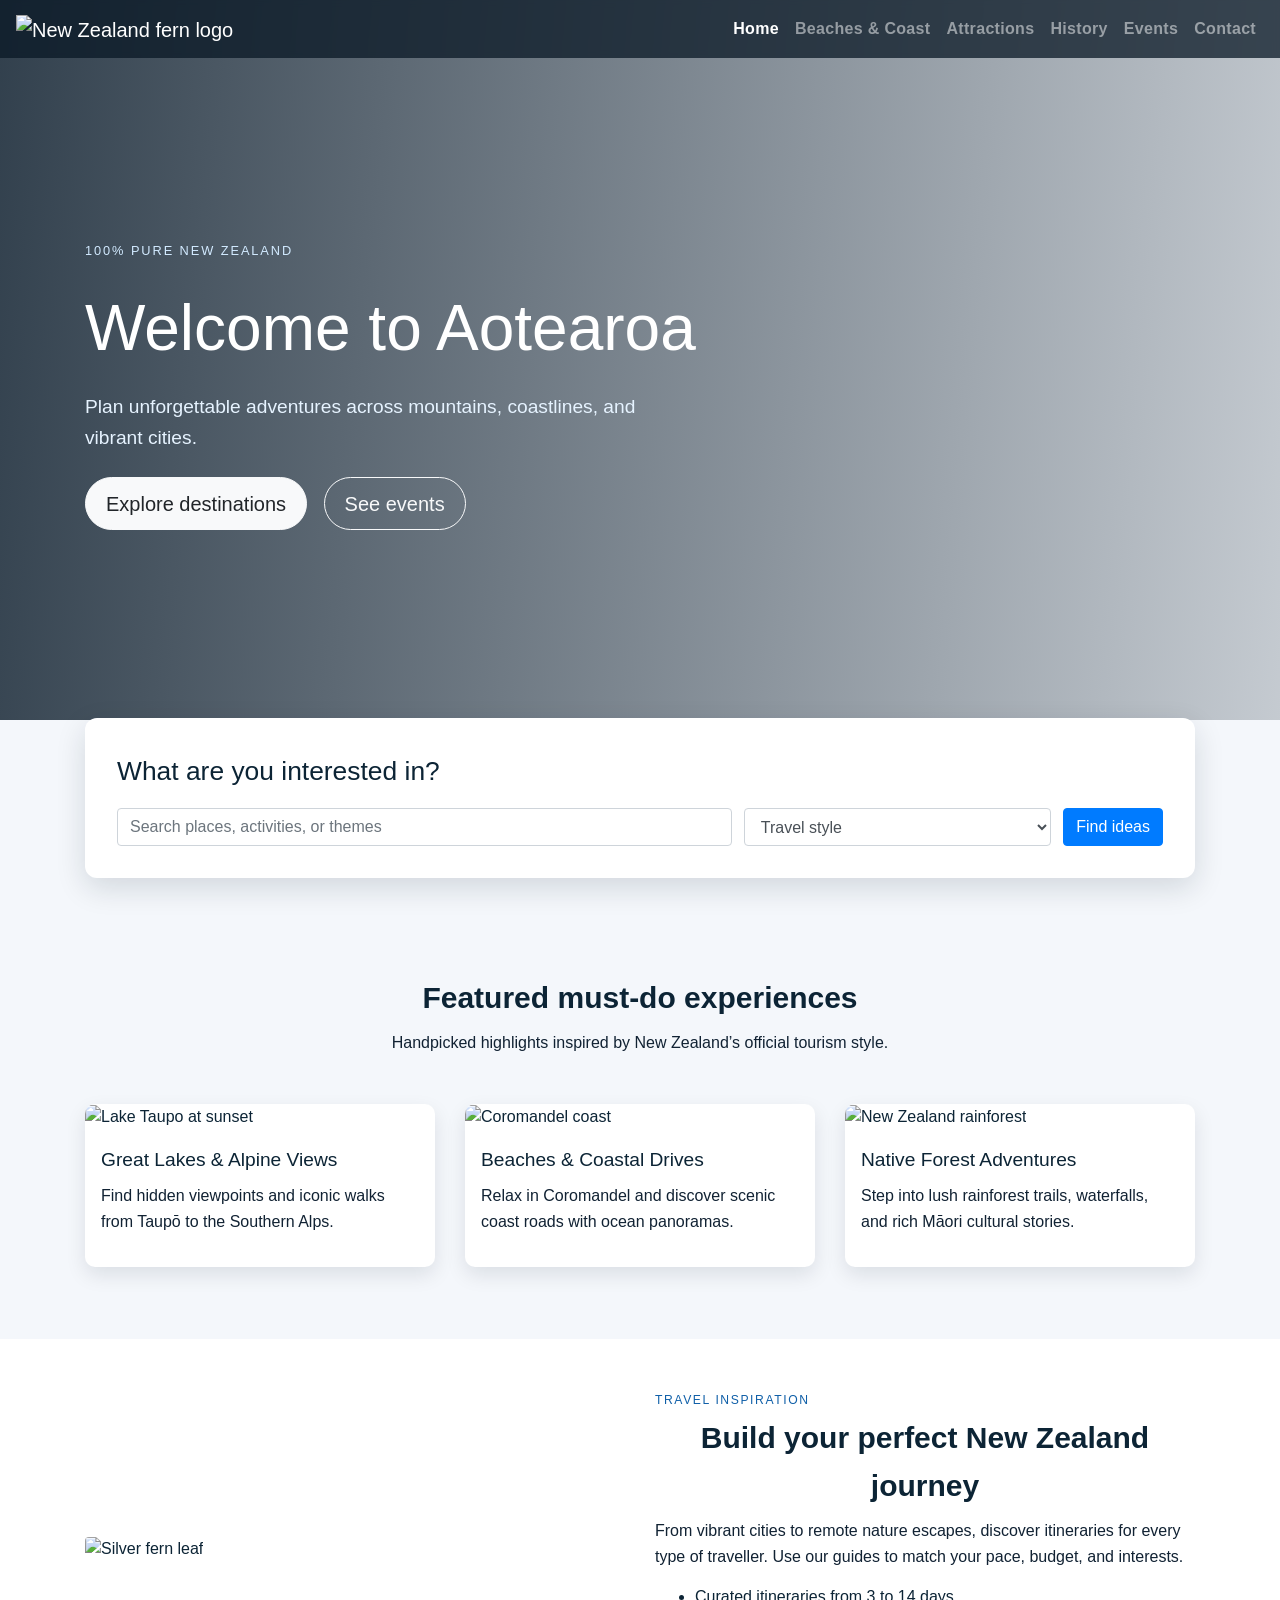
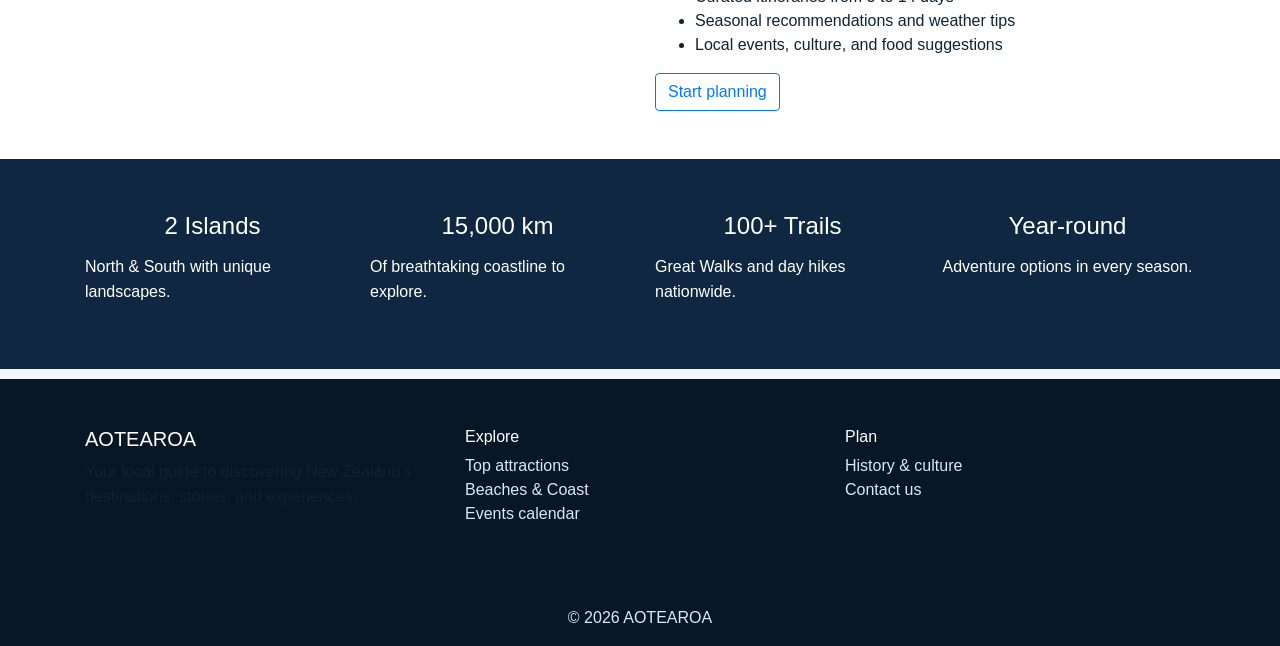
==== index.html @ 2442d70e "Update index.html Co-authored-by: gemini-code-assist[bot] <176961590+gemini-code-assist[bot]@users.n" ====
<!DOCTYPE html>
<html lang="en">

<head>
  <meta charset="utf-8">
  <meta name="viewport" content="width=device-width, initial-scale=1, shrink-to-fit=no">
  <title>AOTEAROA | HOME</title>

  <link rel="stylesheet" href="https://stackpath.bootstrapcdn.com/bootstrap/4.3.1/css/bootstrap.min.css"
    integrity="sha384-ggOyR0iXCbMQv3Xipma34MD+dH/1fQ784/j6cY/iJTQUOhcWr7x9JvoRxT2MZw1T" crossorigin="anonymous">
  <link href="https://stackpath.bootstrapcdn.com/font-awesome/4.7.0/css/font-awesome.min.css" rel="stylesheet"
    integrity="sha384-wvfXpqpZZVQGK6TAh5PVlGOfQNHSoD2xbE+QkPxCAFlNEevoEH3Sl0sibVcOQVnN" crossorigin="anonymous">
  <link rel="stylesheet" href="css/normalize.css">
  <link rel="stylesheet" href="css/style.css">
</head>

<body class="home-v2" itemscope itemtype="https://schema.org/WebPage">
  <header class="home-header">
    <nav class="navbar navbar-expand-lg navbar-dark home-navbar fixed-top">
      <a class="navbar-brand" href="index.html"><img src="images/1280px-NZ_fern_flag.png" width="100" height="45"
          alt="New Zealand fern logo"></a>
      <button class="navbar-toggler" type="button" data-toggle="collapse" data-target="#navbarNav"
        aria-controls="navbarNav" aria-expanded="false" aria-label="Toggle navigation">
        <span class="navbar-toggler-icon"></span>
      </button>
      <div class="collapse navbar-collapse" id="navbarNav">
        <ul class="nav navbar-nav ml-auto">
          <li class="nav-item active"><a class="nav-link" href="index.html">Home <span class="sr-only">(current)</span></a></li>
          <li class="nav-item"><a class="nav-link" href="beaches-coast.html">Beaches & Coast</a></li>
          <li class="nav-item"><a class="nav-link" href="attractions.html">Attractions</a></li>
          <li class="nav-item"><a class="nav-link" href="history.html">History</a></li>
          <li class="nav-item"><a class="nav-link" href="events.html">Events</a></li>
          <li class="nav-item"><a class="nav-link" href="contact.html">Contact</a></li>
        </ul>
      </div>
    </nav>

    <section class="hero-banner">
      <div class="hero-overlay"></div>
      <div class="container hero-content">
        <p class="hero-kicker">100% Pure New Zealand</p>
        <h1>Welcome to Aotearoa</h1>
        <p class="hero-subtitle">Plan unforgettable adventures across mountains, coastlines, and vibrant cities.</p>
        <div class="hero-actions">
          <a class="btn btn-light btn-lg" href="attractions.html">Explore destinations</a>
          <a class="btn btn-outline-light btn-lg" href="events.html">See events</a>
        </div>
      </div>
    </section>
  </header>

  <main>
    <section class="trip-search py-5">
      <div class="container">
        <div class="search-shell">
          <h2>What are you interested in?</h2>
          <form class="search-grid" action="attractions.html">
            <input type="text" name="q" class="form-control" placeholder="Search places, activities, or themes" aria-label="Search places, activities, or themes">
            <select class="form-control">
              <option selected>Travel style</option>
              <option>Road trip</option>
              <option>Adventure</option>
              <option>Family</option>
            </select>
            <button class="btn btn-primary" type="submit">Find ideas</button>
          </form>
        </div>
      </div>
    </section>

    <section class="featured-grid py-5">
      <div class="container">
        <div class="section-heading">
          <h3>Featured must-do experiences</h3>
          <p>Handpicked highlights inspired by New Zealand’s official tourism style.</p>
        </div>
        <div class="row">
          <div class="col-md-4 mb-4">
            <article class="experience-card">
              <img src="images/lake-taupo.jpg" alt="Lake Taupo at sunset">
              <div class="experience-body">
                <h4>Great Lakes & Alpine Views</h4>
                <p>Find hidden viewpoints and iconic walks from Taupō to the Southern Alps.</p>
              </div>
            </article>
          </div>
          <div class="col-md-4 mb-4">
            <article class="experience-card">
              <img src="images/coromandel.jpg" alt="Coromandel coast">
              <div class="experience-body">
                <h4>Beaches & Coastal Drives</h4>
                <p>Relax in Coromandel and discover scenic coast roads with ocean panoramas.</p>
              </div>
            </article>
          </div>
          <div class="col-md-4 mb-4">
            <article class="experience-card">
              <img src="images/nz-rainforest.jpg" alt="New Zealand rainforest">
              <div class="experience-body">
                <h4>Native Forest Adventures</h4>
                <p>Step into lush rainforest trails, waterfalls, and rich Māori cultural stories.</p>
              </div>
            </article>
          </div>
        </div>
      </div>
    </section>

    <section class="split-highlight py-5">
      <div class="container">
        <div class="row align-items-center">
          <div class="col-lg-6 mb-4 mb-lg-0">
            <img class="img-fluid rounded" src="images/silver-fern.jpg" alt="Silver fern leaf">
          </div>
          <div class="col-lg-6">
            <p class="eyebrow">Travel inspiration</p>
            <h3>Build your perfect New Zealand journey</h3>
            <p>From vibrant cities to remote nature escapes, discover itineraries for every type of traveller. Use
              our guides to match your pace, budget, and interests.</p>
            <ul>
              <li>Curated itineraries from 3 to 14 days</li>
              <li>Seasonal recommendations and weather tips</li>
              <li>Local events, culture, and food suggestions</li>
            </ul>
            <a class="btn btn-outline-primary" href="history.html">Start planning</a>
          </div>
        </div>
      </div>
    </section>

    <section class="facts-strip py-5">
      <div class="container">
        <div class="row text-center">
          <div class="col-md-3 col-6 mb-4 mb-md-0">
            <h4>2 Islands</h4>
            <p>North & South with unique landscapes.</p>
          </div>
          <div class="col-md-3 col-6 mb-4 mb-md-0">
            <h4>15,000 km</h4>
            <p>Of breathtaking coastline to explore.</p>
          </div>
          <div class="col-md-3 col-6">
            <h4>100+ Trails</h4>
            <p>Great Walks and day hikes nationwide.</p>
          </div>
          <div class="col-md-3 col-6">
            <h4>Year-round</h4>
            <p>Adventure options in every season.</p>
          </div>
        </div>
      </div>
    </section>
  </main>

  <footer class="page-footer home-footer">
    <div class="container py-5">
      <div class="row">
        <div class="col-md-4 mb-4 mb-md-0">
          <h5>AOTEAROA</h5>
          <p>Your local guide to discovering New Zealand’s destinations, stories, and experiences.</p>
        </div>
        <div class="col-md-4 mb-4 mb-md-0">
          <h6>Explore</h6>
          <ul class="list-unstyled footer-links">
            <li><a href="attractions.html">Top attractions</a></li>
            <li><a href="beaches-coast.html">Beaches & Coast</a></li>
            <li><a href="events.html">Events calendar</a></li>
          </ul>
        </div>
        <div class="col-md-4">
          <h6>Plan</h6>
          <ul class="list-unstyled footer-links">
            <li><a href="history.html">History & culture</a></li>
            <li><a href="contact.html">Contact us</a></li>
          </ul>
        </div>
      </div>
    </div>
    <div class="footer-copyright text-center py-3">© 2026 AOTEAROA</div>
  </footer>

  <script src="https://code.jquery.com/jquery-3.3.1.slim.min.js"
    integrity="sha384-q8i/X+965DzO0rT7abK41JStQIAqVgRVzpbzo5smXKp4YfRvH+8abtTE1Pi6jizo" crossorigin="anonymous"></script>
  <script src="https://cdnjs.cloudflare.com/ajax/libs/popper.js/1.14.7/umd/popper.min.js"
    integrity="sha384-UO2eT0CpHqdSJQ6hJty5KVphtPhzWj9WO1clHTMGa3JDZwrnQq4sF86dIHNDz0W1" crossorigin="anonymous"></script>
  <script src="https://stackpath.bootstrapcdn.com/bootstrap/4.3.1/js/bootstrap.min.js"
    integrity="sha384-JjSmVgyd0p3pXB1rRibZUAYoIIy6OrQ6VrjIEaFf/nJGzIxFDsf4x0xIM+B07jRM" crossorigin="anonymous"></script>
  <script src="scripts/main.js"></script>
</body>

</html>
---- css/style.css ----
/* BASE */
body,
html {
  font-family: Arial, Helvetica, sans-serif;
  color: #000;
}

* {
  box-sizing: border-box;
}

h1,
h2,
h3,
h4,
p,
h3.display-4 {
  line-height: 1.6;
}

h3.display-4 {
  color: #000;
  font-size: 30px;
  font-weight: 700;
  padding-bottom: 10px;
}

p {
  text-align: justify;
  display: inline-block;
  color: #000400;
  font-size: 16px;
}

h3 {
  font-weight: 700;
  font-size: 30px;
  text-align: center;
}

/* GLOBAL */
.selector-for-some-widget {
  -webkit-box-sizing: content-box;
  -moz-box-sizing: content-box;
  box-sizing: content-box;
}

/* NAVBAR + HEADER STYLE */
.jumbotron-image-home,
.jumbotron-image-attractions,
.jumbotron-image-history,
.jumbotron-image-events,
.jumbotron-image-contact {
  height: 50%;
  width: 100%;
  background-position: center;
  background-repeat: space;
  background-size: cover;
  position: relative;
  border-radius: 0;
}

.jumbotron-image-home {
  background-image: linear-gradient(rgba(0, 0, 0, 0.5), rgba(0, 0, 0, 0.5)), url("../images/home-cover.jpg");
}

.jumbotron-image-attractions {
  background-image: linear-gradient(rgba(0, 0, 0, 0.5), rgba(0, 0, 0, 0.5)), url("../images/attractions-cover.jpg");
}

.jumbotron-image-history {
  background-image: linear-gradient(rgba(0, 0, 0, 0.5), rgba(0, 0, 0, 0.5)), url("../images/history-cover.jpg");
}

.jumbotron-image-events {
  background-image: linear-gradient(rgba(0, 0, 0, 0.5), rgba(0, 0, 0, 0.5)), url("../images/event-cover.jpg");
}

.jumbotron-image-contact {
  background-image: linear-gradient(rgba(0, 0, 0, 0.5), rgba(0, 0, 0, 0.5)), url("../images/contact-cover.jpg");
}

.jumbotron-text,
.jumbotron-text p {
  font-size: 28px;
  font-weight: 700;
  display: contents;
  text-align: left;
  position: absolute;
  color: white;
  padding-top: 20px;
}

/* NAVBAR + HEADER STYLE END */

/* HOME PAGE STYLE */
/* facts about new zealand header*/
#home h4 {
  font-weight: 700;
  font-size: 26px;
  padding-bottom: 8px;
}

/* slider header*/
#showcase h4 {
  text-align: center;
  font-size: 30px;
  font-weight: 700;
  padding-bottom: 15px;
}

/* HOME PAGE STYLE END */

/* ATTRACTIONS & LOCATIONS STYLE */
div#attractions h3.display-4,
p.sub-heading {
  padding-bottom: 10px;
  font-weight: 700;
}

div#attractions p.sub-heading {
  font-size: 24px;
  text-align: center;
  border-bottom: 2px solid black;
}

.card {
  margin: 0 auto;
  flex: content;
  margin-bottom: 10px;
  margin-top: 10px;
}

h2.card-title {
  font-size: 24px;
  font-weight: 700;
  border-bottom: 1px solid black;
}

p.card-text {
  font-family: 'Source Sans Pro', sans-serif;
  text-align: left;

}

div#locations {
  border-top: 2px solid black;
}

iframe {
  border: 3px solid;
}

/*ATTRACTIONS & LOCATIONS STYLE END*/

/* HISTORY STYLE*/
.line {
  background-color: #000;
  height: 1px;
  margin-top: -10px;
}

.line-1 {
  background-color: #000;
  height: 1px;
}

#history .lead {
  text-align: center;
}

.history-text-title {
  margin-top: -10px;
  margin-bottom: -5px;
  font-family: -apple-system, BlinkMacSystemFont, 'Segoe UI', Roboto, Oxygen, Ubuntu, Cantarell, 'Open Sans', 'Helvetica Neue', sans-serif;
  font-size: 20px;
}

.history-text {
  text-align: justify;
  color: #000;
  font-family: -apple-system, BlinkMacSystemFont, 'Segoe UI', Roboto, Oxygen, Ubuntu, Cantarell, 'Open Sans', 'Helvetica Neue', sans-serif;
  margin-top: 5px;
  font-size: 16px;
}

/* treaty of waitangi image flip effect */
.flip-box {
  background-color: transparent;
  width: 350px;
  height: 400px;
  border: 1px solid #f1f1f1;
  perspective: 1000px;
}

.flip-box-inner {
  position: relative;
  width: 100%;
  height: 100%;
  text-align: center;
  transition: transform 0.8s;
  transform-style: preserve-3d;
}

.flip-box:hover .flip-box-inner {
  transform: rotateY(180deg);
}

.flip-box-front,
.flip-box-back {
  position: absolute;
  width: 100%;
  height: 100%;
  backface-visibility: hidden;
}

.flip-box-front {
  background-color: #bbb;
  color: black;
}

.flip-box-back {
  background-color: #555;
  color: white;
  transform: rotateY(180deg);
}

/* HISTORY STYLE END */
/* EVENT STYLE */
#events td{
  padding-top: 15px;
}
/* EVENT STYLE END */
/* CONTACT STYLE */
/* form */
#contact form {
  margin-top: 25px;
  transition: all 3s ease-in-out;
}

#contact .form-control {
  width: 100%;
  background: transparent;
  border: none;
  outline: none;
  border-bottom: 1px solid gray;
  color: blue;
  font-size: 18px;
  margin-bottom: 16px;
}

#contact input {
  height: 45px;
}

#contact form .submit {
  background: lightblue;
  border-color: transparent;
  color: gray;
  font-size: 20px;
  font-weight: 700;
  letter-spacing: 2px;
  height: 50px;
  margin-top: 20px;
}

#contact form .submit:hover {
  background-color: lightgreen;
}
/* CONTACT STYLE END */
/* FOOTER */
.page-footer {
  position: relative;
  margin-top: 10px;
  bottom: 0;
  width: 100%;
}

/* RESPONSIVE DESIGN */
/*
	Max width before this PARTICULAR table gets nasty. This query will take effect for any screen smaller than 760px and also iPads specifically.
	*/
  @media only screen and (max-width: 760px),
  (min-device-width: 768px) and (max-device-width: 1024px) {
  /* Force table to not be like tables anymore */
  table,
  thead,
  tbody,
  th,
  td,
  tr {
    display: block;
  }

  /* Hide table headers (but not display: none;, for accessibility) */
  thead tr {
    position: absolute;
    top: -9999px;
    left: -9999px;
  }

  tr {
    margin: 0 0 1rem 0;
  }

  tr:nth-child(odd) {
    background: #ccc;
  }

  td {
    /* Behave  like a "row" */
    border: none;
    border-bottom: 1px solid #eee;
    position: relative;
    padding-left: 50%;
  }

  td:before {
    /* Now like a table header */
    position: absolute;
    /* Top/left values mimic padding */
    top: 0;
    left: 6px;
    width: 45%;
    padding-right: 10px;
    white-space: nowrap;
  }

  /*
		Label the data
    You could also use a data-* attribute and content for this. That way "bloats" the HTML, this way means you need to keep HTML and CSS in sync. Lea Verou has a clever way to handle with text-shadow.
		*/
  td:nth-of-type(1):before {
    content: "#";
  }
  td:nth-of-type(2):before {
    content: "Event";
  }
  td:nth-of-type(3):before {
    content: "Date";
  }
  td:nth-of-type(4):before {
    content: "Location";
  }
  td:nth-of-type(5):before {
    content: "Link";
  }
}
/* HOME V2 (tourism-style homepage refresh) */
.home-v2 {
  color: #0c2435;
  background: #f4f7fb;
}

.home-v2 p {
  text-align: left;
  color: #123;
}

.home-v2 .home-navbar {
  background: rgba(10, 24, 38, 0.75);
  -webkit-backdrop-filter: blur(3px);
  backdrop-filter: blur(3px);
}

.home-v2 .home-navbar .nav-link {
  font-weight: 600;
  letter-spacing: 0.02em;
}

.home-v2 .hero-banner {
  min-height: 80vh;
  position: relative;
  display: flex;
  align-items: center;
  background-image: url("../images/home-cover.jpg");
  background-size: cover;
  background-position: center;
  margin-top: 0;
}

.home-v2 .hero-overlay {
  position: absolute;
  inset: 0;
  background: linear-gradient(95deg, rgba(7, 24, 39, 0.82), rgba(7, 24, 39, 0.2));
}

.home-v2 .hero-content {
  position: relative;
  z-index: 1;
  color: #fff;
  padding-top: 60px;
}

.home-v2 .hero-kicker {
  text-transform: uppercase;
  letter-spacing: 0.15em;
  font-size: 0.8rem;
  color: #d2eaff;
}

.home-v2 .hero-content h1 {
  font-size: clamp(2.2rem, 5vw, 4rem);
  margin-bottom: 0.75rem;
}

.home-v2 .hero-subtitle {
  max-width: 600px;
  font-size: 1.2rem;
  margin-bottom: 1.5rem;
  color: #e6f3ff;
}

.home-v2 .hero-actions .btn {
  margin-right: 0.75rem;
  margin-bottom: 0.75rem;
  border-radius: 100px;
  padding: 0.65rem 1.25rem;
}

.home-v2 .trip-search {
  margin-top: -50px;
  position: relative;
  z-index: 2;
}

.home-v2 .search-shell {
  background: #fff;
  border-radius: 12px;
  box-shadow: 0 10px 30px rgba(8, 28, 43, 0.14);
  padding: 2rem;
}

.home-v2 .search-shell h2 {
  font-size: 1.65rem;
  margin-bottom: 1rem;
}

.home-v2 .search-grid {
  display: grid;
  grid-template-columns: 2fr 1fr auto;
  gap: 0.75rem;
}

.home-v2 .featured-grid {
  background: #f4f7fb;
}

.home-v2 .section-heading {
  text-align: center;
  margin-bottom: 2rem;
}

.home-v2 .section-heading h3 {
  margin-bottom: 0.5rem;
}

.home-v2 .experience-card {
  background: #fff;
  border-radius: 10px;
  overflow: hidden;
  height: 100%;
  box-shadow: 0 8px 20px rgba(4, 24, 44, 0.1);
}

.home-v2 .experience-card img {
  width: 100%;
  height: 220px;
  object-fit: cover;
}

.home-v2 .experience-body {
  padding: 1rem;
}

.home-v2 .experience-body h4 {
  font-size: 1.2rem;
}

.home-v2 .split-highlight {
  background: #fff;
}

.home-v2 .eyebrow {
  text-transform: uppercase;
  letter-spacing: 0.13em;
  font-size: 0.76rem;
  color: #0f5fa8;
  margin-bottom: 0.25rem;
}

.home-v2 .facts-strip {
  background: #0f2740;
  color: #fff;
}

.home-v2 .facts-strip p,
.home-v2 .facts-strip h4 {
  color: #fff;
}

.home-v2 .home-footer {
  background: #081725;
  color: #dbe8f5;
}

.home-v2 .home-footer h5,
.home-v2 .home-footer h6 {
  color: #fff;
}

.home-v2 .footer-links a {
  color: #dbe8f5;
}

.home-v2 .footer-links a:hover {
  color: #fff;
  text-decoration: none;
}

@media (max-width: 992px) {
  .home-v2 .search-grid {
    grid-template-columns: 1fr;
  }

  .home-v2 .trip-search {
    margin-top: 0;
  }

  .home-v2 .search-shell {
    border-radius: 0;
  }

  .home-v2 .hero-banner {
    min-height: 65vh;
  }
}
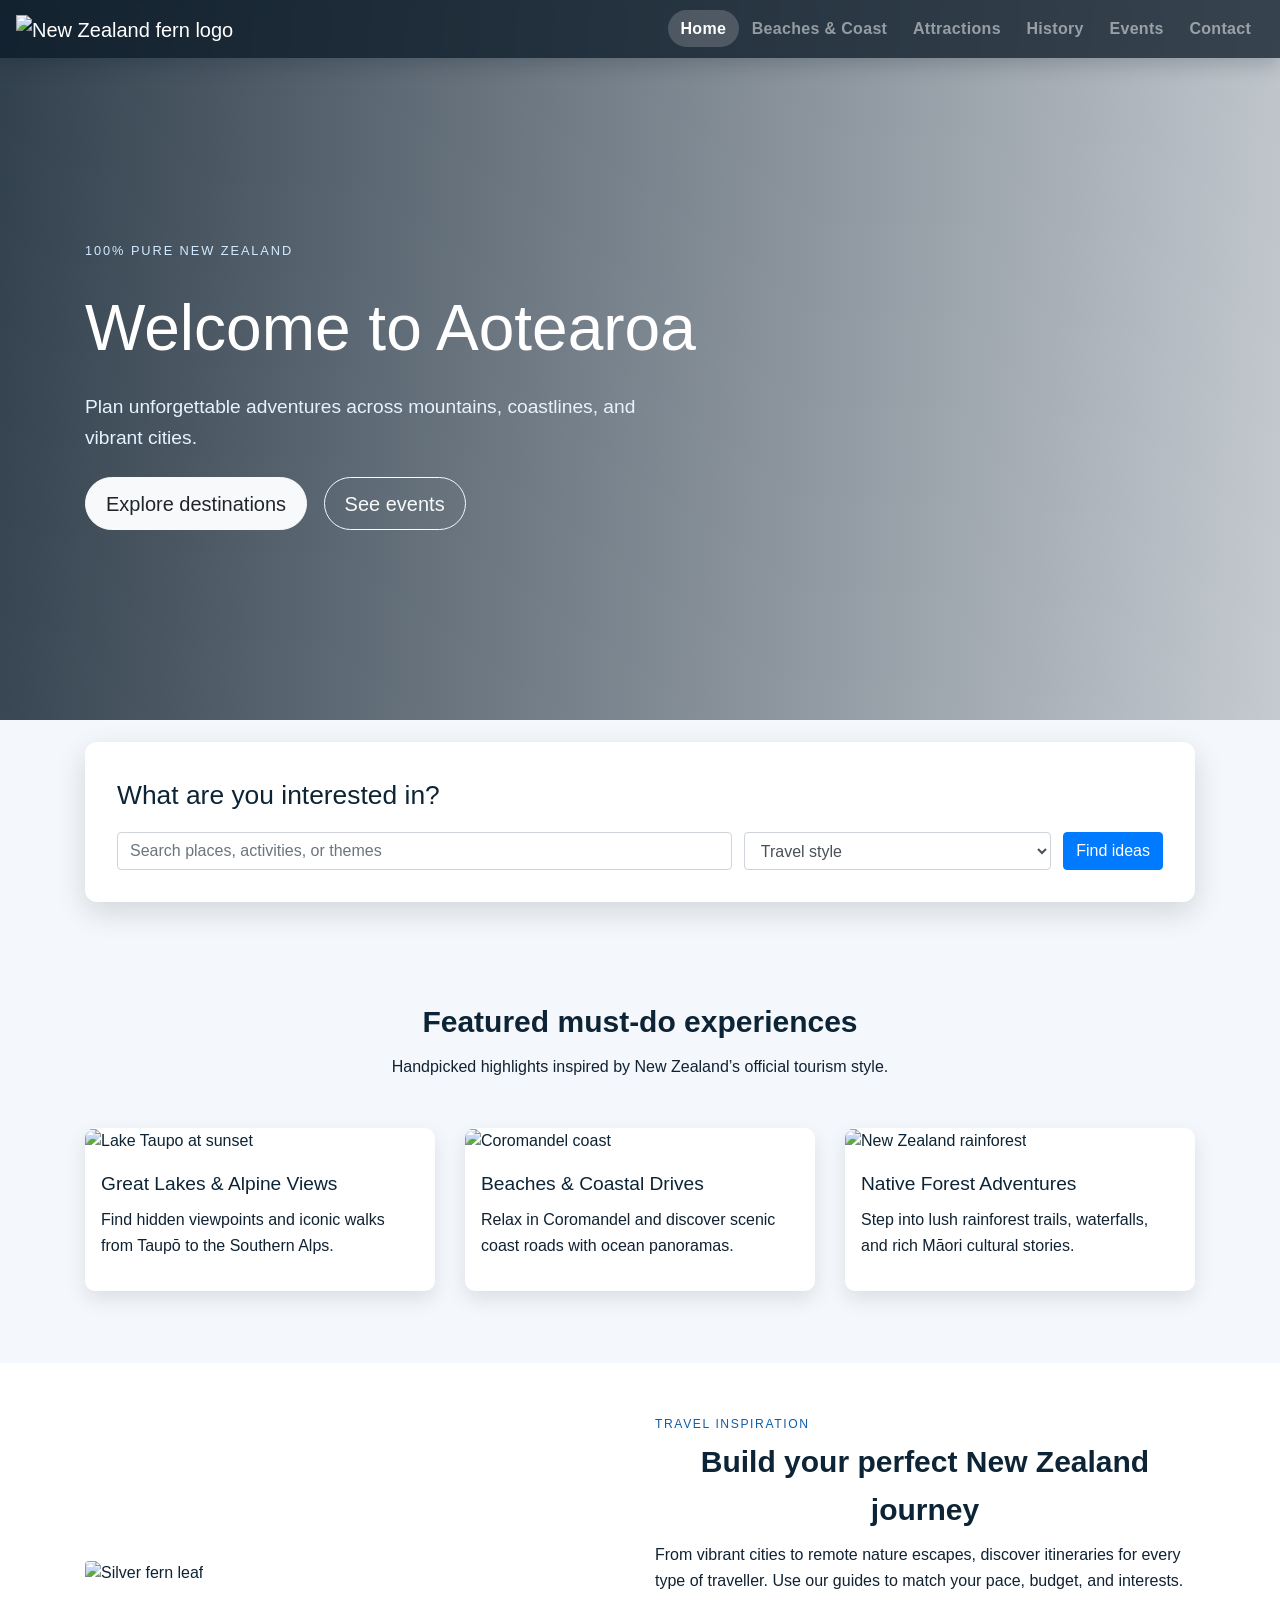
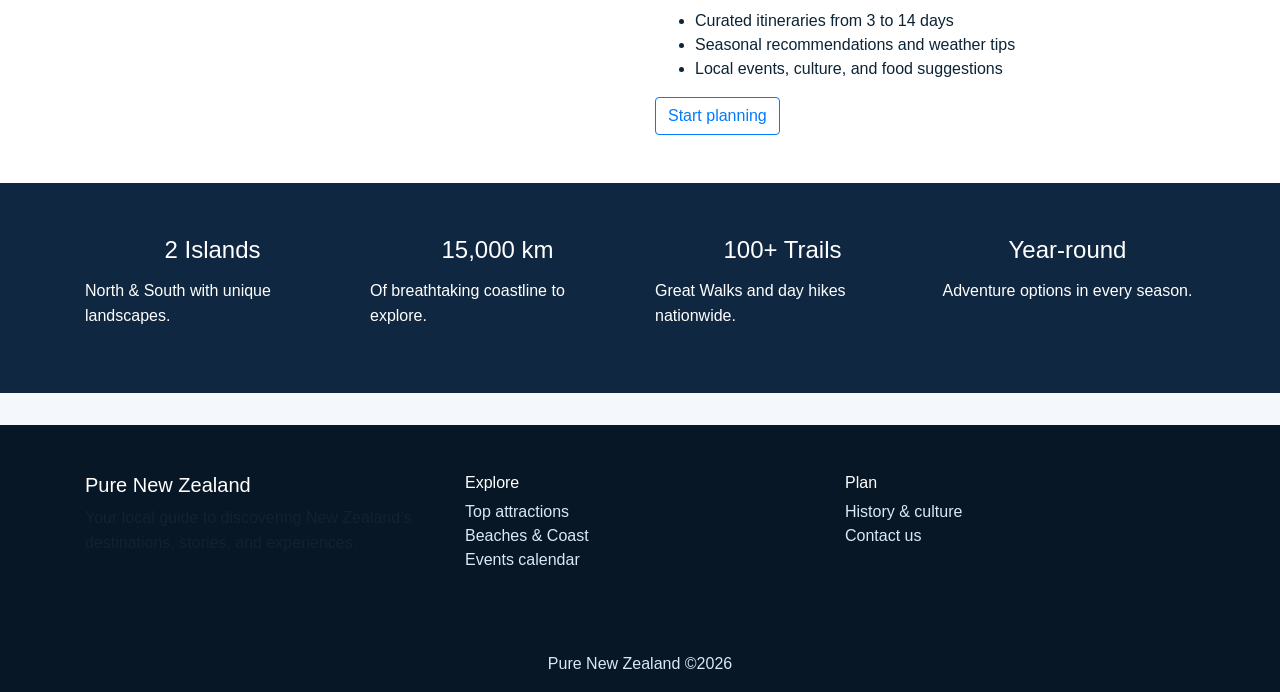
==== commit 002e6313: "Make events layout responsive and standardize footer branding" ====
--- a/index.html
+++ b/index.html
@@ -56,7 +56,7 @@
           <h2>What are you interested in?</h2>
           <form class="search-grid" action="attractions.html">
             <input type="text" name="q" class="form-control" placeholder="Search places, activities, or themes" aria-label="Search places, activities, or themes">
-            <select class="form-control">
+            <select name="style" class="form-control" aria-label="Travel style">
               <option selected>Travel style</option>
               <option>Road trip</option>
               <option>Adventure</option>
@@ -156,7 +156,7 @@
     <div class="container py-5">
       <div class="row">
         <div class="col-md-4 mb-4 mb-md-0">
-          <h5>AOTEAROA</h5>
+          <h5>Pure New Zealand</h5>
           <p>Your local guide to discovering New Zealand’s destinations, stories, and experiences.</p>
         </div>
         <div class="col-md-4 mb-4 mb-md-0">
@@ -176,7 +176,7 @@
         </div>
       </div>
     </div>
-    <div class="footer-copyright text-center py-3">© 2026 AOTEAROA</div>
+    <div class="footer-copyright text-center py-3">Pure New Zealand ©2026</div>
   </footer>
 
   <script src="https://code.jquery.com/jquery-3.3.1.slim.min.js"
--- a/css/style.css
+++ b/css/style.css
@@ -536,3 +536,211 @@
     min-height: 65vh;
   }
 }
+
+/* GLOBAL TOURISM REFRESH (all inner pages) */
+.home-v2 {
+  font-family: "Inter", "Segoe UI", Roboto, Helvetica, Arial, sans-serif;
+}
+
+.home-v2 main,
+.home-v2 #attractions,
+.home-v2 #events,
+.home-v2 #history,
+.home-v2 #contact,
+.home-v2 #locations {
+  margin-top: 1.5rem;
+  margin-bottom: 2rem;
+}
+
+.home-v2 .home-navbar {
+  transition: background-color 0.2s ease, box-shadow 0.2s ease;
+  box-shadow: 0 6px 20px rgba(2, 20, 35, 0.2);
+}
+
+.home-v2 .home-navbar .nav-link {
+  border-radius: 999px;
+  padding: 0.4rem 0.8rem;
+}
+
+.home-v2 .home-navbar .nav-item.active .nav-link,
+.home-v2 .home-navbar .nav-link:hover {
+  background: rgba(255, 255, 255, 0.18);
+  color: #fff;
+}
+
+.home-v2 .jumbotron {
+  min-height: 52vh;
+  margin-bottom: 0;
+  display: flex;
+  align-items: center;
+}
+
+.home-v2 .jumbotron-text,
+.home-v2 .jumbotron-text p {
+  display: block;
+  position: relative;
+  padding: 6.5rem 2rem 2rem;
+  max-width: 980px;
+  margin: 0 auto;
+  text-align: center;
+}
+
+.home-v2 .jumbotron-text h1 {
+  color: #fff;
+  text-shadow: 0 6px 28px rgba(0, 0, 0, 0.45);
+  font-size: clamp(2rem, 5vw, 3.5rem);
+}
+
+.home-v2 .breadcrumb {
+  background: #fff;
+  border-radius: 10px;
+  box-shadow: 0 8px 18px rgba(10, 28, 44, 0.08);
+}
+
+.home-v2 #attractions .card {
+  width: 100% !important;
+  height: 100%;
+  border: 0;
+  border-radius: 14px;
+  overflow: hidden;
+  box-shadow: 0 10px 24px rgba(9, 33, 54, 0.1);
+}
+
+.home-v2 #attractions .card-img-top,
+.home-v2 #attractions .card img {
+  height: 220px;
+  object-fit: cover;
+}
+
+.home-v2 h2.card-title {
+  border-bottom: 0;
+  font-size: 1.35rem;
+}
+
+.home-v2 p.card-text {
+  color: #22384a;
+}
+
+.home-v2 #attractions .btn-dark {
+  border-radius: 999px;
+  padding-inline: 1rem;
+  background: #0b5ea8;
+  border-color: #0b5ea8;
+}
+
+.home-v2 #events table {
+  width: 100%;
+  background: #fff;
+  border-radius: 12px;
+  overflow: hidden;
+  box-shadow: 0 10px 24px rgba(9, 33, 54, 0.1);
+}
+
+.home-v2 #events th {
+  background: #0d3a63;
+  color: #fff;
+  padding: 0.85rem;
+}
+
+.home-v2 #events td {
+  background: #fff;
+  padding: 0.75rem;
+  border-bottom: 1px solid #e8edf2;
+}
+
+.home-v2 #history .row,
+.home-v2 #contact .row {
+  background: #fff;
+  border-radius: 14px;
+  padding: 1.25rem;
+  box-shadow: 0 10px 24px rgba(9, 33, 54, 0.08);
+}
+
+.home-v2 #contact form {
+  margin-top: 0;
+}
+
+.home-v2 #contact .form-control {
+  background: #f4f8fc;
+  border: 1px solid #d6e2ee;
+  border-radius: 8px;
+  color: #123;
+}
+
+.home-v2 #contact form .submit {
+  background: #0b5ea8;
+  color: #fff;
+  border-radius: 999px;
+  letter-spacing: 0;
+}
+
+.home-v2 #contact form .submit:hover {
+  background: #084b85;
+}
+
+@media (max-width: 991px) {
+  .home-v2 .jumbotron-text,
+  .home-v2 .jumbotron-text p {
+    padding-top: 7rem;
+    text-align: left;
+  }
+
+  .home-v2 .search-grid {
+    grid-template-columns: 1fr;
+  }
+}
+
+/* EVENTS PAGE RESPONSIVE LAYOUT */
+.home-v2 #events .events-intro {
+  margin-bottom: 1.5rem;
+}
+
+.home-v2 #events .events-intro p {
+  max-width: 780px;
+  margin: 0 auto;
+  color: #365269;
+}
+
+.home-v2 #events .events-grid {
+  margin-top: 0.5rem;
+}
+
+.home-v2 #events .event-card {
+  background: #fff;
+  border-radius: 14px;
+  padding: 1rem;
+  box-shadow: 0 10px 24px rgba(9, 33, 54, 0.1);
+  display: flex;
+  flex-direction: column;
+}
+
+.home-v2 #events .event-date {
+  display: inline-block;
+  font-size: 0.8rem;
+  text-transform: uppercase;
+  letter-spacing: 0.08em;
+  color: #0b5ea8;
+  margin-bottom: 0.5rem;
+}
+
+.home-v2 #events .event-card h4 {
+  font-size: 1.2rem;
+  margin-bottom: 0.6rem;
+}
+
+.home-v2 #events .event-location {
+  color: #32506a;
+  margin-bottom: 1rem;
+}
+
+.home-v2 #events .event-card .btn-dark {
+  margin-top: auto;
+  border-radius: 999px;
+  background: #0b5ea8;
+  border-color: #0b5ea8;
+}
+
+.home-v2 #events .event-card .btn-dark:hover {
+  background: #084b85;
+  border-color: #084b85;
+}
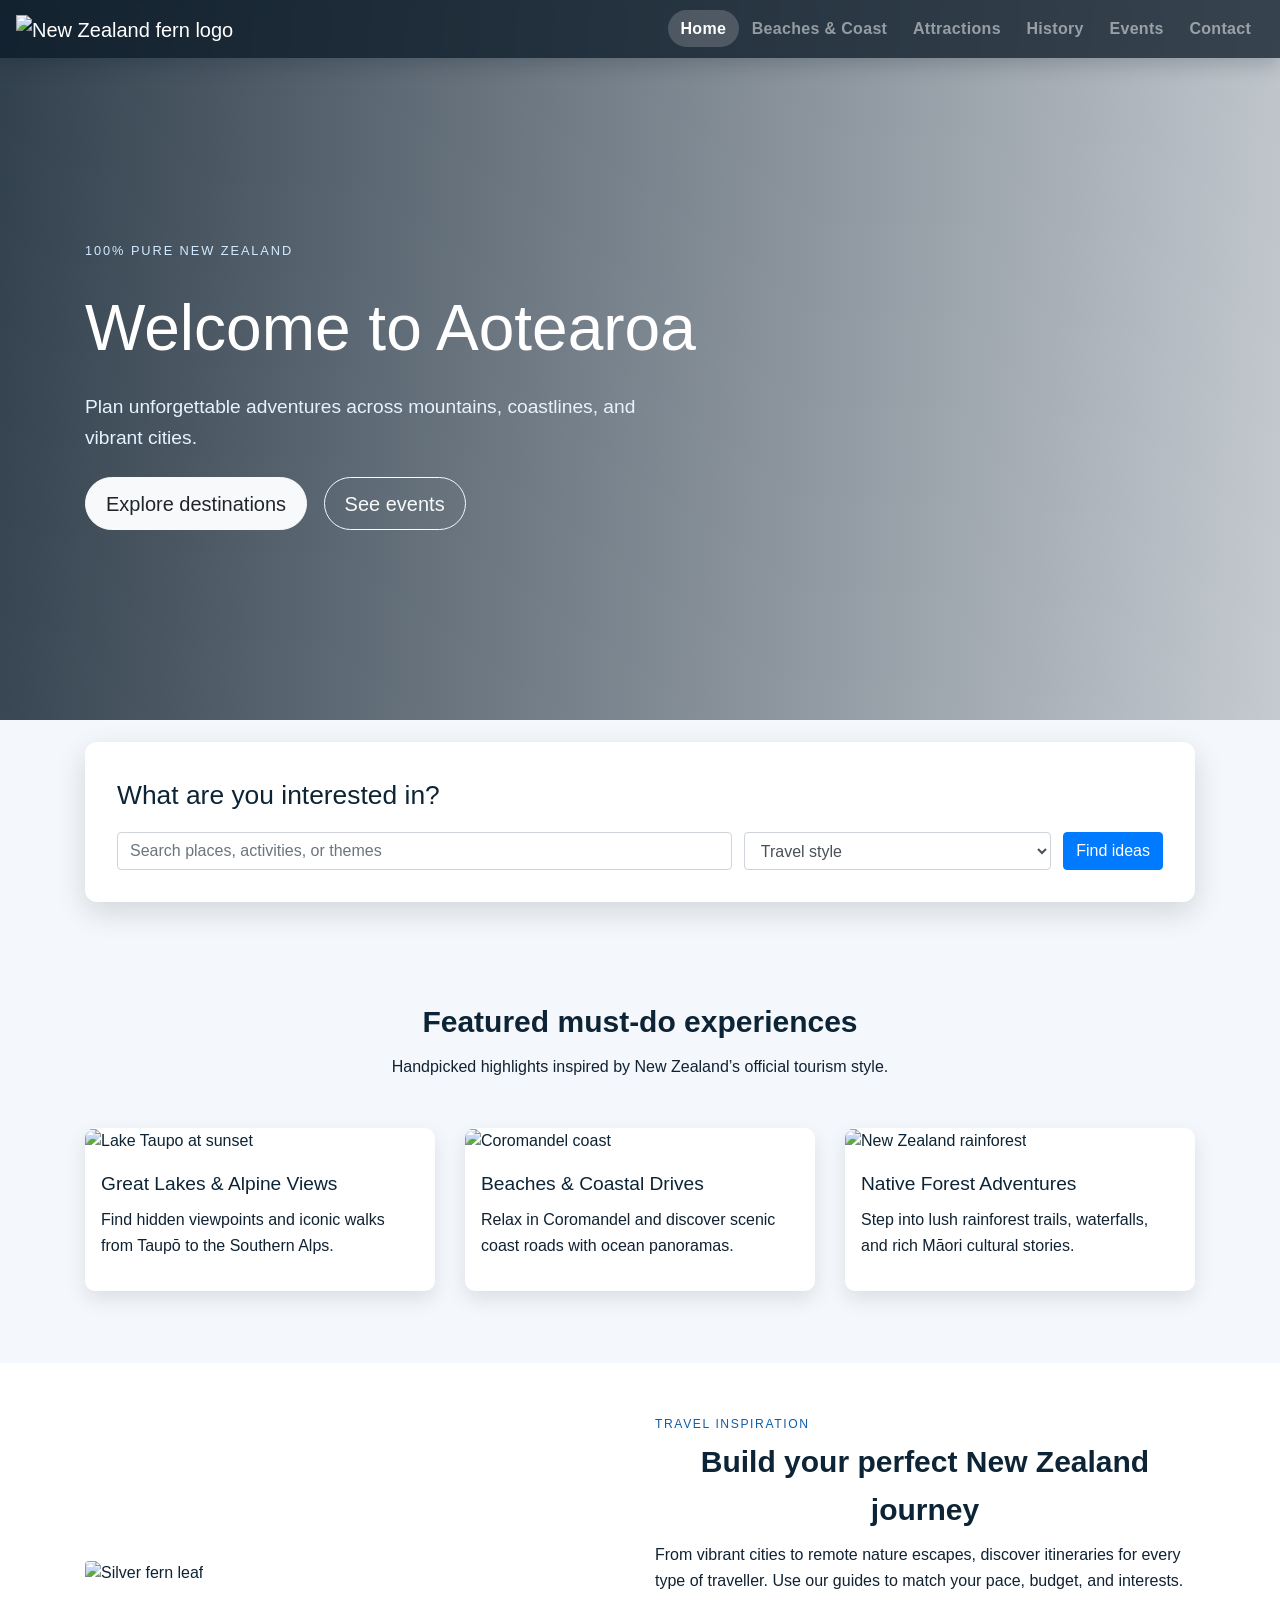
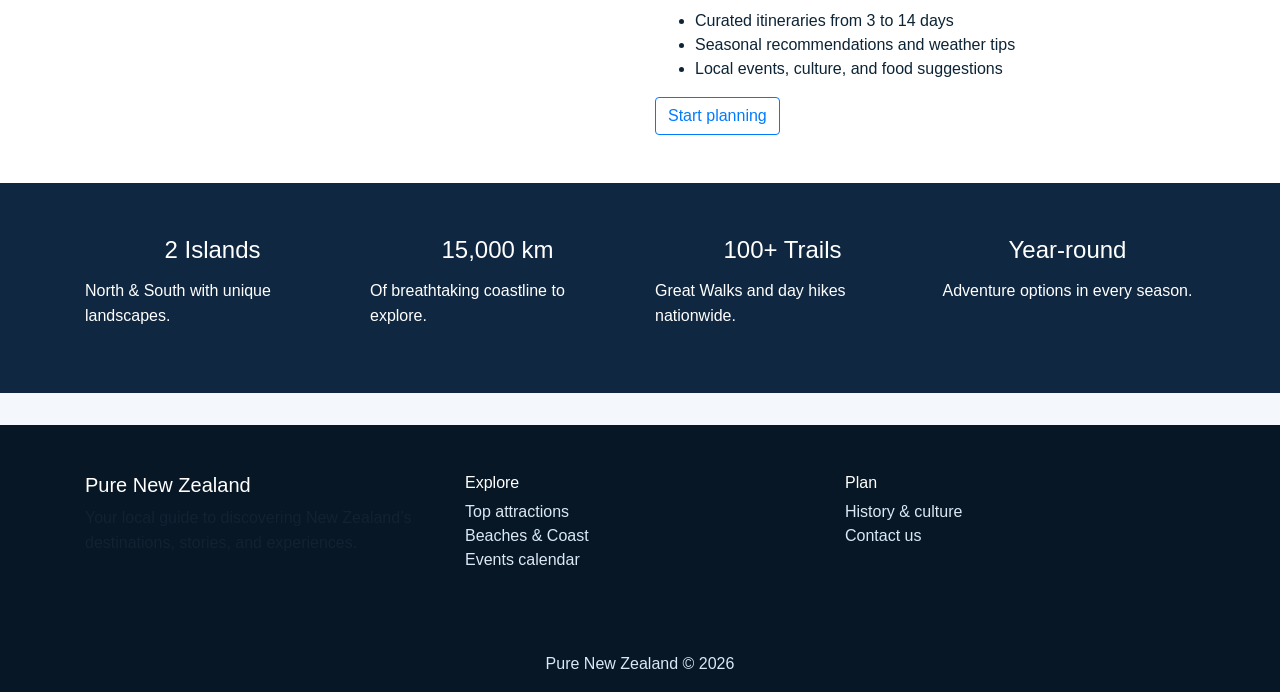
==== commit 60fdfbdc: "Standardize footer copyright format across pages" ====
--- a/index.html
+++ b/index.html
@@ -176,7 +176,7 @@
         </div>
       </div>
     </div>
-    <div class="footer-copyright text-center py-3">Pure New Zealand ©2026</div>
+    <div class="footer-copyright text-center py-3">Pure New Zealand © 2026</div>
   </footer>
 
   <script src="https://code.jquery.com/jquery-3.3.1.slim.min.js"
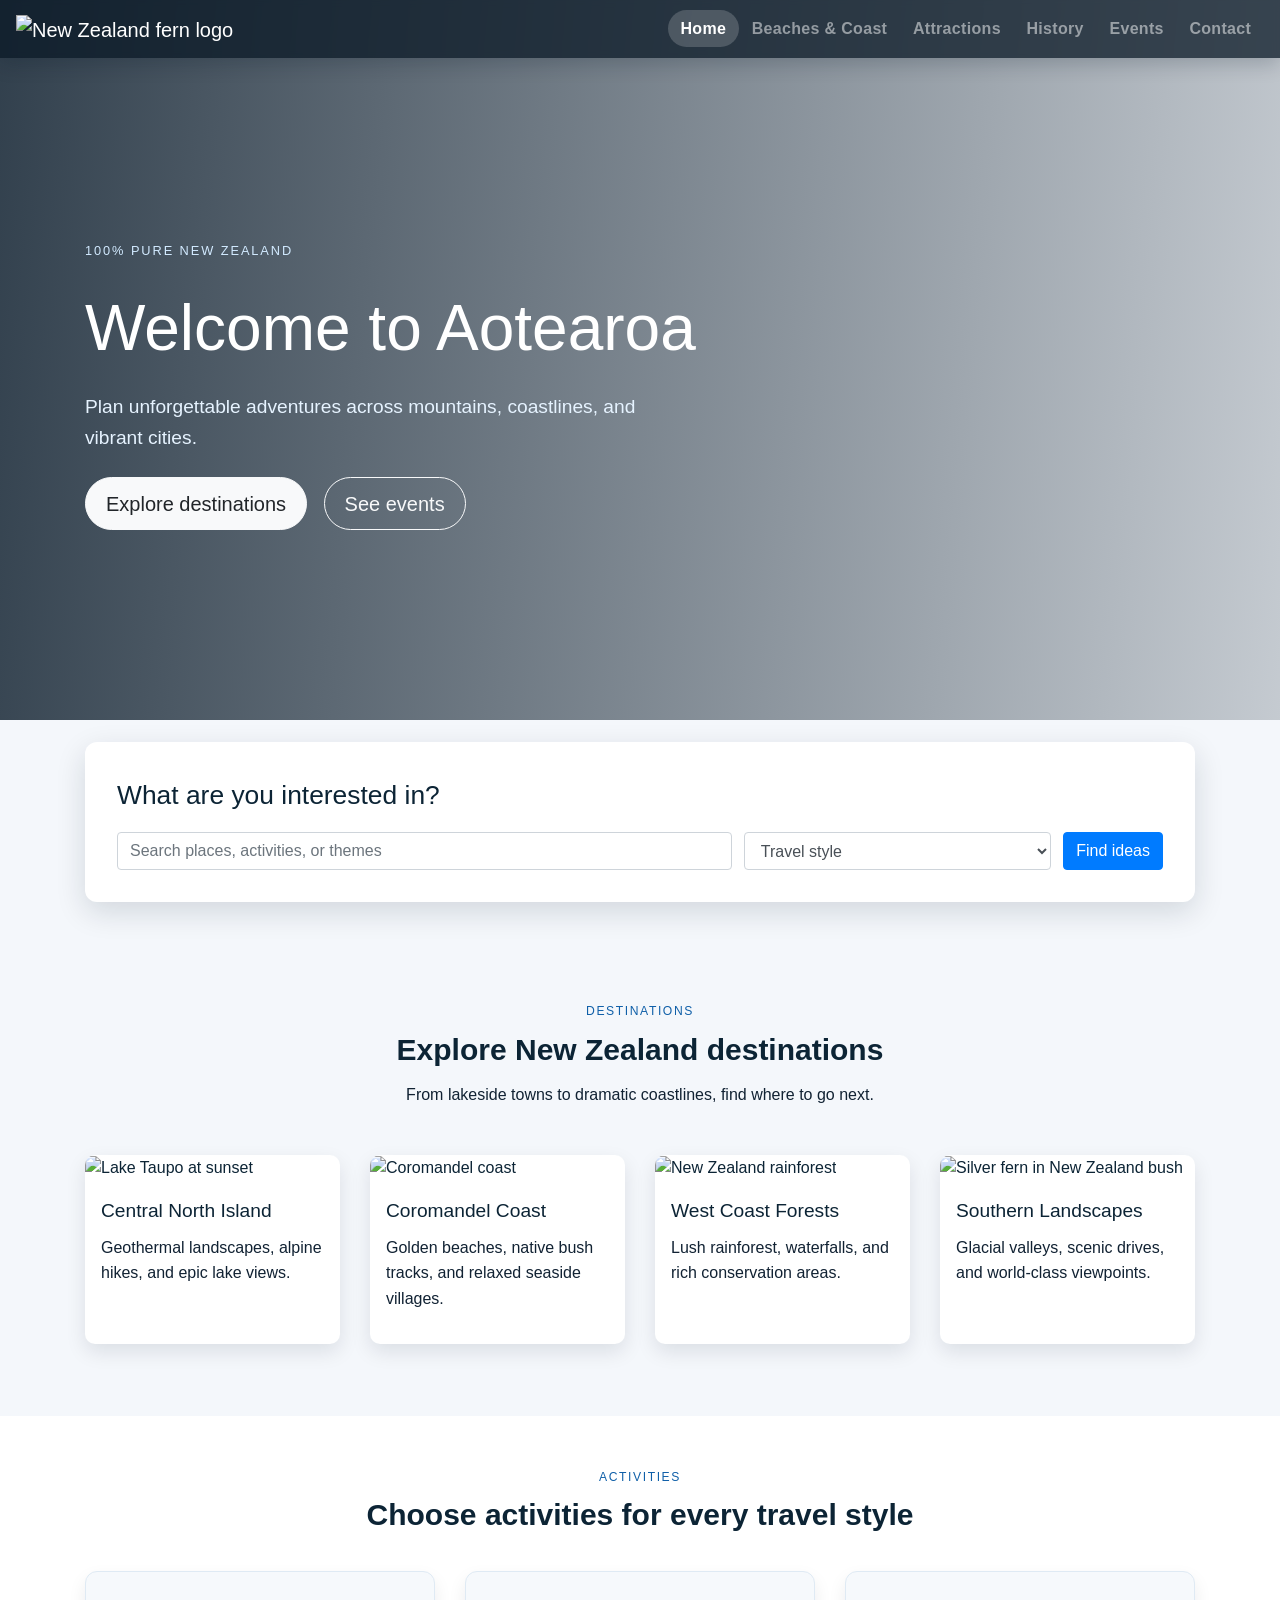
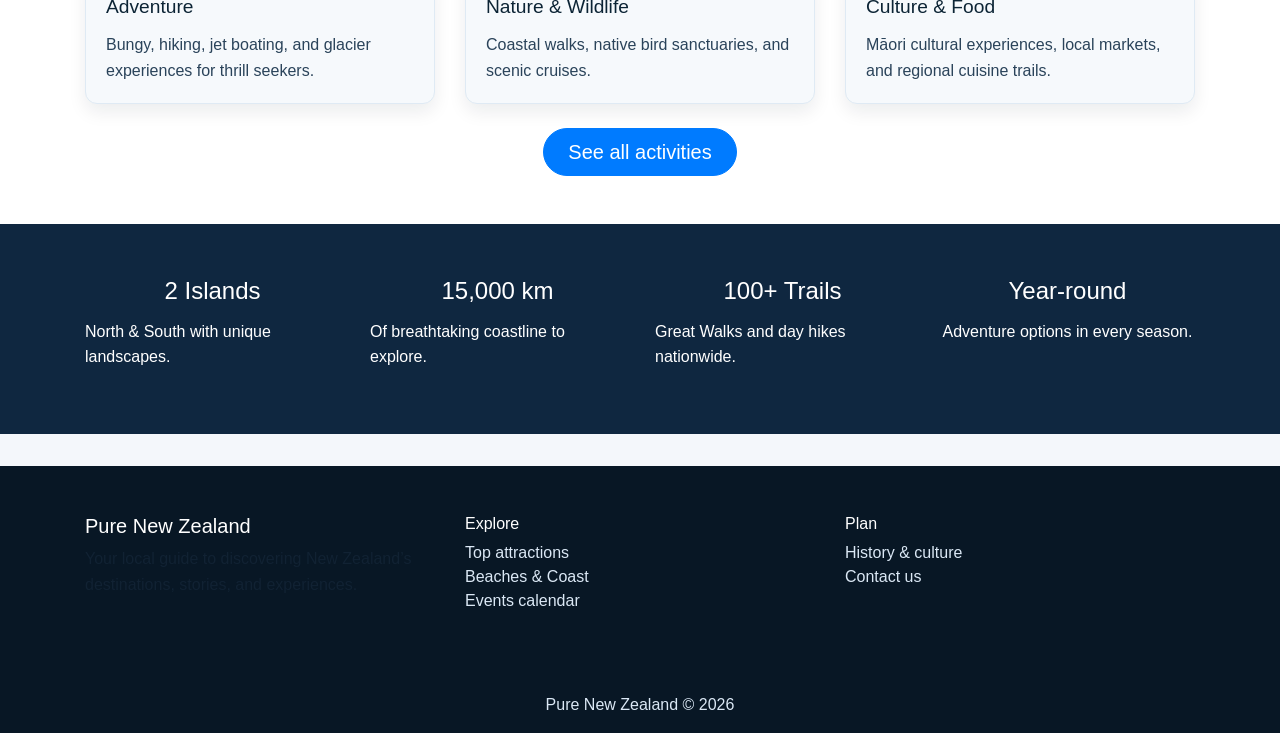
==== commit fad34423: "Implement homepage hero, destinations, activities, and footer structure" ====
--- a/index.html
+++ b/index.html
@@ -68,62 +68,82 @@
       </div>
     </section>
 
-    <section class="featured-grid py-5">
+    <section class="featured-grid destinations-section py-5" id="destinations">
       <div class="container">
         <div class="section-heading">
-          <h3>Featured must-do experiences</h3>
-          <p>Handpicked highlights inspired by New Zealand’s official tourism style.</p>
+          <p class="eyebrow">Destinations</p>
+          <h3>Explore New Zealand destinations</h3>
+          <p>From lakeside towns to dramatic coastlines, find where to go next.</p>
+        </div>
+        <div class="row">
+          <div class="col-md-6 col-lg-3 mb-4">
+            <article class="experience-card">
+              <img src="images/lake-taupo.jpg" alt="Lake Taupo at sunset">
+              <div class="experience-body">
+                <h4>Central North Island</h4>
+                <p>Geothermal landscapes, alpine hikes, and epic lake views.</p>
+              </div>
+            </article>
+          </div>
+          <div class="col-md-6 col-lg-3 mb-4">
+            <article class="experience-card">
+              <img src="images/coromandel.jpg" alt="Coromandel coast">
+              <div class="experience-body">
+                <h4>Coromandel Coast</h4>
+                <p>Golden beaches, native bush tracks, and relaxed seaside villages.</p>
+              </div>
+            </article>
+          </div>
+          <div class="col-md-6 col-lg-3 mb-4">
+            <article class="experience-card">
+              <img src="images/nz-rainforest.jpg" alt="New Zealand rainforest">
+              <div class="experience-body">
+                <h4>West Coast Forests</h4>
+                <p>Lush rainforest, waterfalls, and rich conservation areas.</p>
+              </div>
+            </article>
+          </div>
+          <div class="col-md-6 col-lg-3 mb-4">
+            <article class="experience-card">
+              <img src="images/silver-fern.jpg" alt="Silver fern in New Zealand bush">
+              <div class="experience-body">
+                <h4>Southern Landscapes</h4>
+                <p>Glacial valleys, scenic drives, and world-class viewpoints.</p>
+              </div>
+            </article>
+          </div>
+        </div>
+      </div>
+    </section>
+
+    <section class="activities-section py-5" id="activities">
+      <div class="container">
+        <div class="section-heading">
+          <p class="eyebrow">Activities</p>
+          <h3>Choose activities for every travel style</h3>
         </div>
         <div class="row">
           <div class="col-md-4 mb-4">
-            <article class="experience-card">
-              <img src="images/lake-taupo.jpg" alt="Lake Taupo at sunset">
-              <div class="experience-body">
-                <h4>Great Lakes & Alpine Views</h4>
-                <p>Find hidden viewpoints and iconic walks from Taupō to the Southern Alps.</p>
-              </div>
+            <article class="activity-tile h-100">
+              <h4>Adventure</h4>
+              <p>Bungy, hiking, jet boating, and glacier experiences for thrill seekers.</p>
             </article>
           </div>
           <div class="col-md-4 mb-4">
-            <article class="experience-card">
-              <img src="images/coromandel.jpg" alt="Coromandel coast">
-              <div class="experience-body">
-                <h4>Beaches & Coastal Drives</h4>
-                <p>Relax in Coromandel and discover scenic coast roads with ocean panoramas.</p>
-              </div>
+            <article class="activity-tile h-100">
+              <h4>Nature & Wildlife</h4>
+              <p>Coastal walks, native bird sanctuaries, and scenic cruises.</p>
             </article>
           </div>
           <div class="col-md-4 mb-4">
-            <article class="experience-card">
-              <img src="images/nz-rainforest.jpg" alt="New Zealand rainforest">
-              <div class="experience-body">
-                <h4>Native Forest Adventures</h4>
-                <p>Step into lush rainforest trails, waterfalls, and rich Māori cultural stories.</p>
-              </div>
-            </article>
-          </div>
-        </div>
-      </div>
-    </section>
-
-    <section class="split-highlight py-5">
-      <div class="container">
-        <div class="row align-items-center">
-          <div class="col-lg-6 mb-4 mb-lg-0">
-            <img class="img-fluid rounded" src="images/silver-fern.jpg" alt="Silver fern leaf">
-          </div>
-          <div class="col-lg-6">
-            <p class="eyebrow">Travel inspiration</p>
-            <h3>Build your perfect New Zealand journey</h3>
-            <p>From vibrant cities to remote nature escapes, discover itineraries for every type of traveller. Use
-              our guides to match your pace, budget, and interests.</p>
-            <ul>
-              <li>Curated itineraries from 3 to 14 days</li>
-              <li>Seasonal recommendations and weather tips</li>
-              <li>Local events, culture, and food suggestions</li>
-            </ul>
-            <a class="btn btn-outline-primary" href="history.html">Start planning</a>
-          </div>
+            <article class="activity-tile h-100">
+              <h4>Culture & Food</h4>
+              <p>Māori cultural experiences, local markets, and regional cuisine trails.</p>
+            </article>
+          </div>
+        </div>
+        <div class="text-center">
+          <a class="btn btn-primary btn-lg rounded-pill px-4" href="attractions.html">See all activities</a>
         </div>
       </div>
     </section>
--- a/css/style.css
+++ b/css/style.css
@@ -744,3 +744,31 @@
   background: #084b85;
   border-color: #084b85;
 }
+
+/* HOMEPAGE KEY SECTIONS */
+.home-v2 .destinations-section .section-heading p,
+.home-v2 .activities-section .section-heading p {
+  text-align: center;
+}
+
+.home-v2 .activities-section {
+  background: #ffffff;
+}
+
+.home-v2 .activity-tile {
+  background: #f6f9fc;
+  border: 1px solid #dfeaf4;
+  border-radius: 12px;
+  padding: 1.25rem;
+  box-shadow: 0 8px 18px rgba(10, 28, 44, 0.08);
+}
+
+.home-v2 .activity-tile h4 {
+  font-size: 1.2rem;
+  margin-bottom: 0.6rem;
+}
+
+.home-v2 .activity-tile p {
+  margin-bottom: 0;
+  color: #2a435a;
+}
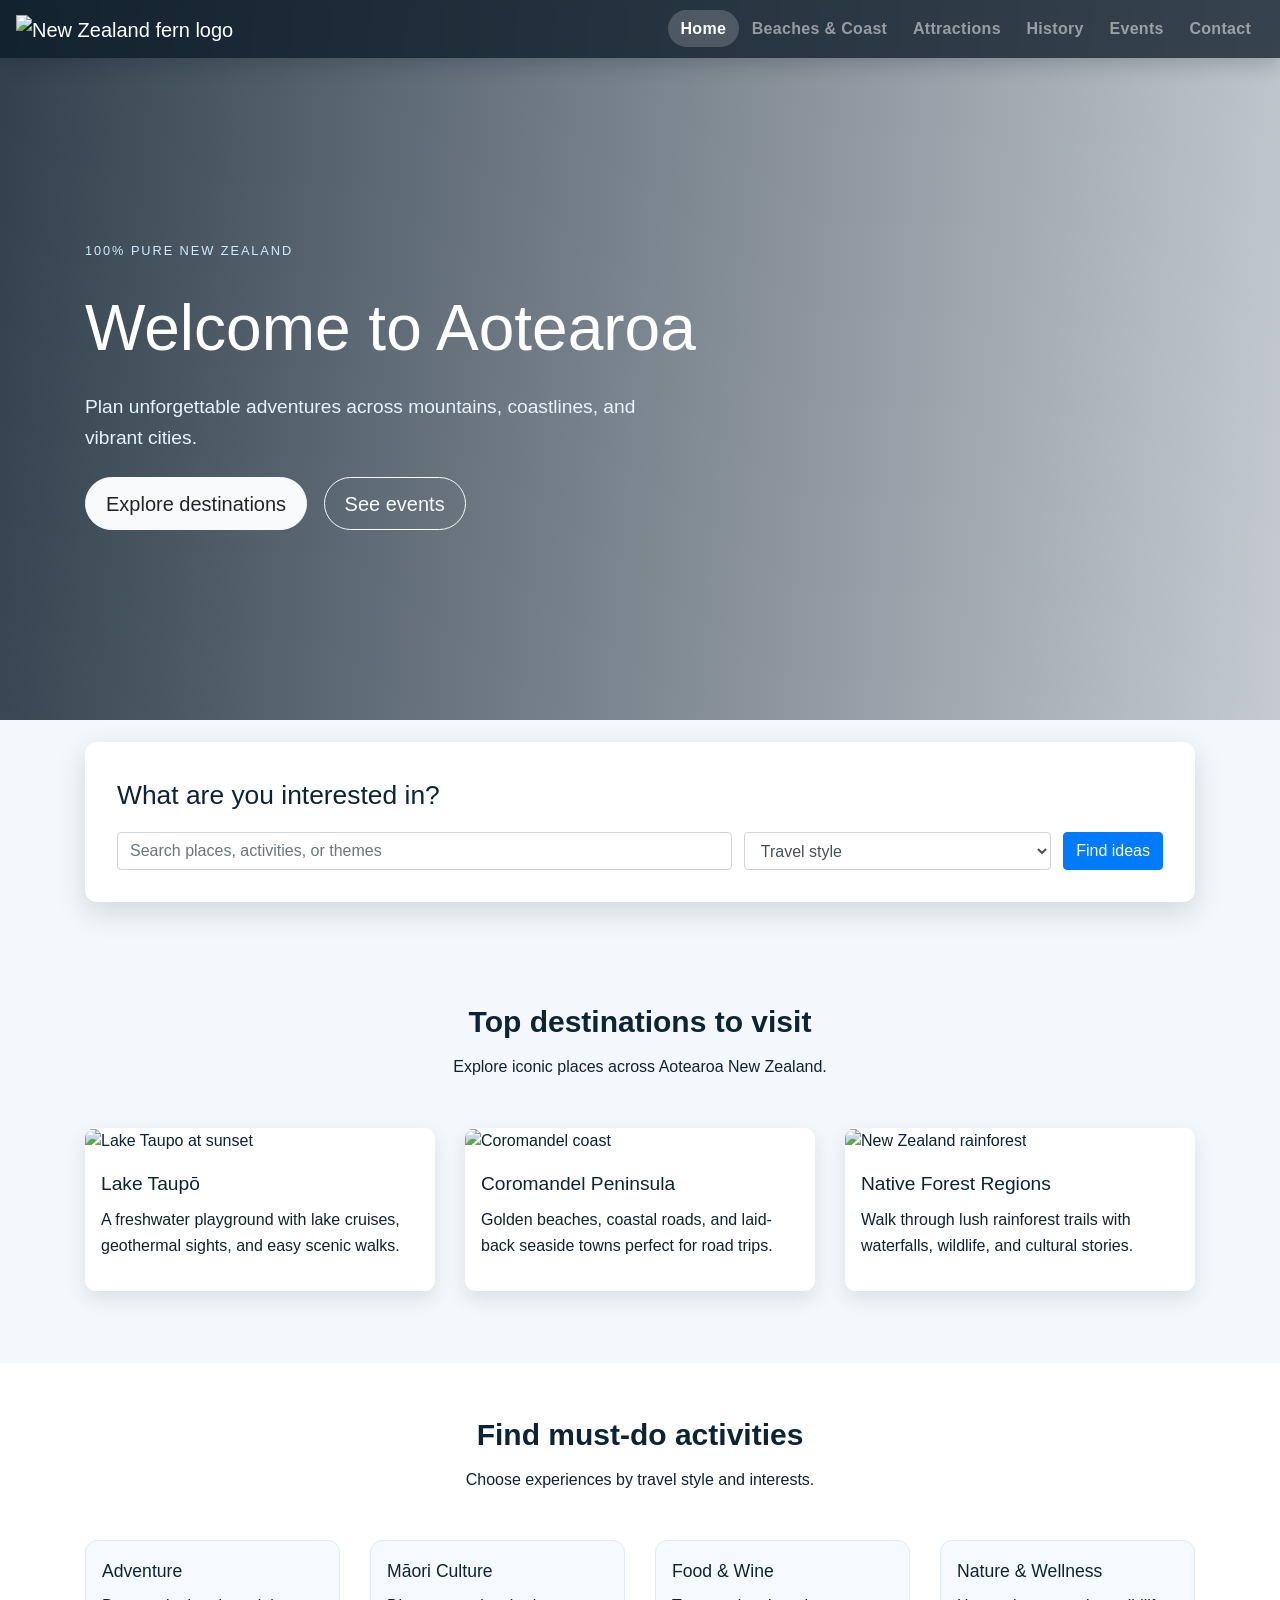
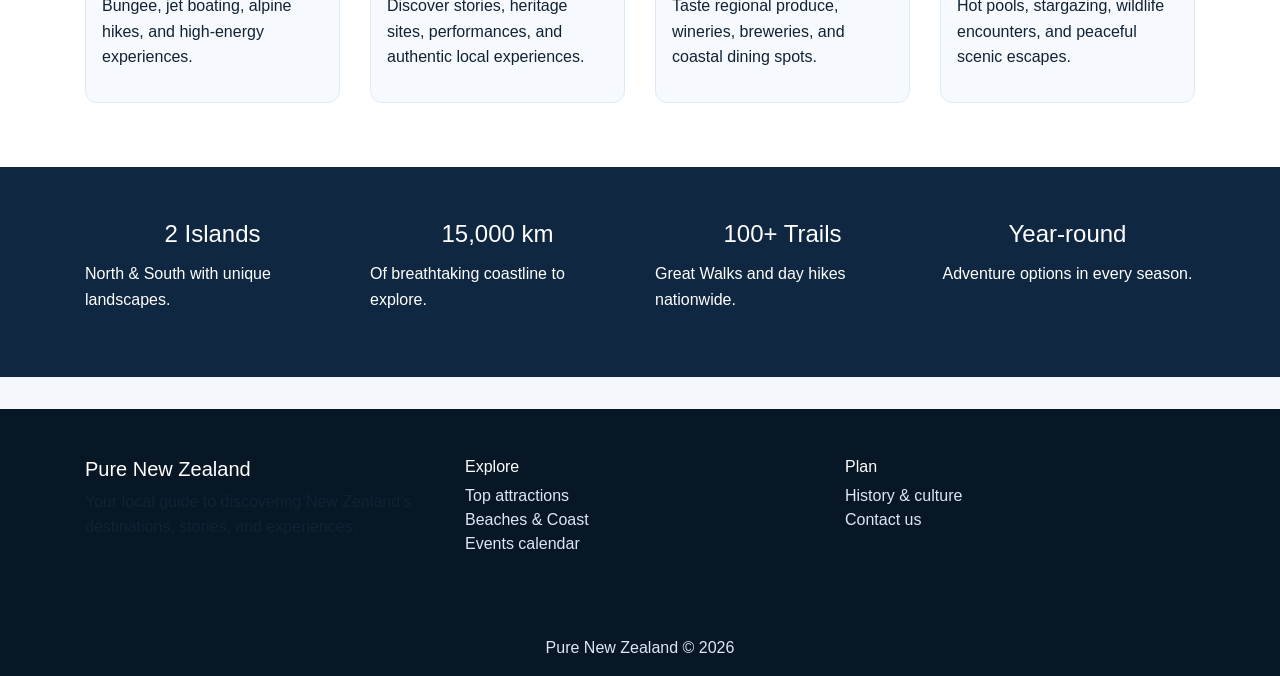
==== commit 5aa5beb7: "Implement homepage hero, destinations, and activities sections" ====
--- a/index.html
+++ b/index.html
@@ -68,82 +68,75 @@
       </div>
     </section>
 
-    <section class="featured-grid destinations-section py-5" id="destinations">
+    <section class="featured-grid destinations-section py-5">
       <div class="container">
         <div class="section-heading">
-          <p class="eyebrow">Destinations</p>
-          <h3>Explore New Zealand destinations</h3>
-          <p>From lakeside towns to dramatic coastlines, find where to go next.</p>
+          <h3>Top destinations to visit</h3>
+          <p>Explore iconic places across Aotearoa New Zealand.</p>
         </div>
         <div class="row">
-          <div class="col-md-6 col-lg-3 mb-4">
+          <div class="col-md-4 mb-4">
             <article class="experience-card">
               <img src="images/lake-taupo.jpg" alt="Lake Taupo at sunset">
               <div class="experience-body">
-                <h4>Central North Island</h4>
-                <p>Geothermal landscapes, alpine hikes, and epic lake views.</p>
+                <h4>Lake Taupō</h4>
+                <p>A freshwater playground with lake cruises, geothermal sights, and easy scenic walks.</p>
               </div>
             </article>
           </div>
-          <div class="col-md-6 col-lg-3 mb-4">
+          <div class="col-md-4 mb-4">
             <article class="experience-card">
               <img src="images/coromandel.jpg" alt="Coromandel coast">
               <div class="experience-body">
-                <h4>Coromandel Coast</h4>
-                <p>Golden beaches, native bush tracks, and relaxed seaside villages.</p>
+                <h4>Coromandel Peninsula</h4>
+                <p>Golden beaches, coastal roads, and laid-back seaside towns perfect for road trips.</p>
               </div>
             </article>
           </div>
-          <div class="col-md-6 col-lg-3 mb-4">
+          <div class="col-md-4 mb-4">
             <article class="experience-card">
               <img src="images/nz-rainforest.jpg" alt="New Zealand rainforest">
               <div class="experience-body">
-                <h4>West Coast Forests</h4>
-                <p>Lush rainforest, waterfalls, and rich conservation areas.</p>
+                <h4>Native Forest Regions</h4>
+                <p>Walk through lush rainforest trails with waterfalls, wildlife, and cultural stories.</p>
               </div>
             </article>
           </div>
-          <div class="col-md-6 col-lg-3 mb-4">
-            <article class="experience-card">
-              <img src="images/silver-fern.jpg" alt="Silver fern in New Zealand bush">
-              <div class="experience-body">
-                <h4>Southern Landscapes</h4>
-                <p>Glacial valleys, scenic drives, and world-class viewpoints.</p>
-              </div>
-            </article>
-          </div>
-        </div>
-      </div>
-    </section>
-
-    <section class="activities-section py-5" id="activities">
+        </div>
+      </div>
+    </section>
+
+    <section class="split-highlight activities-section py-5">
       <div class="container">
         <div class="section-heading">
-          <p class="eyebrow">Activities</p>
-          <h3>Choose activities for every travel style</h3>
+          <h3>Find must-do activities</h3>
+          <p>Choose experiences by travel style and interests.</p>
         </div>
         <div class="row">
-          <div class="col-md-4 mb-4">
-            <article class="activity-tile h-100">
+          <div class="col-md-6 col-lg-3 mb-3">
+            <article class="activity-tile">
               <h4>Adventure</h4>
-              <p>Bungy, hiking, jet boating, and glacier experiences for thrill seekers.</p>
-            </article>
-          </div>
-          <div class="col-md-4 mb-4">
-            <article class="activity-tile h-100">
-              <h4>Nature & Wildlife</h4>
-              <p>Coastal walks, native bird sanctuaries, and scenic cruises.</p>
-            </article>
-          </div>
-          <div class="col-md-4 mb-4">
-            <article class="activity-tile h-100">
-              <h4>Culture & Food</h4>
-              <p>Māori cultural experiences, local markets, and regional cuisine trails.</p>
-            </article>
-          </div>
-        </div>
-        <div class="text-center">
-          <a class="btn btn-primary btn-lg rounded-pill px-4" href="attractions.html">See all activities</a>
+              <p>Bungee, jet boating, alpine hikes, and high-energy experiences.</p>
+            </article>
+          </div>
+          <div class="col-md-6 col-lg-3 mb-3">
+            <article class="activity-tile">
+              <h4>Māori Culture</h4>
+              <p>Discover stories, heritage sites, performances, and authentic local experiences.</p>
+            </article>
+          </div>
+          <div class="col-md-6 col-lg-3 mb-3">
+            <article class="activity-tile">
+              <h4>Food & Wine</h4>
+              <p>Taste regional produce, wineries, breweries, and coastal dining spots.</p>
+            </article>
+          </div>
+          <div class="col-md-6 col-lg-3 mb-3">
+            <article class="activity-tile">
+              <h4>Nature & Wellness</h4>
+              <p>Hot pools, stargazing, wildlife encounters, and peaceful scenic escapes.</p>
+            </article>
+          </div>
         </div>
       </div>
     </section>
--- a/css/style.css
+++ b/css/style.css
@@ -482,6 +482,19 @@
   background: #fff;
 }
 
+.home-v2 .activities-section .activity-tile {
+  background: #f6faff;
+  border: 1px solid #deebf7;
+  border-radius: 12px;
+  height: 100%;
+  padding: 1rem;
+}
+
+.home-v2 .activities-section .activity-tile h4 {
+  font-size: 1.1rem;
+  margin-bottom: 0.5rem;
+}
+
 .home-v2 .eyebrow {
   text-transform: uppercase;
   letter-spacing: 0.13em;
@@ -744,31 +757,3 @@
   background: #084b85;
   border-color: #084b85;
 }
-
-/* HOMEPAGE KEY SECTIONS */
-.home-v2 .destinations-section .section-heading p,
-.home-v2 .activities-section .section-heading p {
-  text-align: center;
-}
-
-.home-v2 .activities-section {
-  background: #ffffff;
-}
-
-.home-v2 .activity-tile {
-  background: #f6f9fc;
-  border: 1px solid #dfeaf4;
-  border-radius: 12px;
-  padding: 1.25rem;
-  box-shadow: 0 8px 18px rgba(10, 28, 44, 0.08);
-}
-
-.home-v2 .activity-tile h4 {
-  font-size: 1.2rem;
-  margin-bottom: 0.6rem;
-}
-
-.home-v2 .activity-tile p {
-  margin-bottom: 0;
-  color: #2a435a;
-}
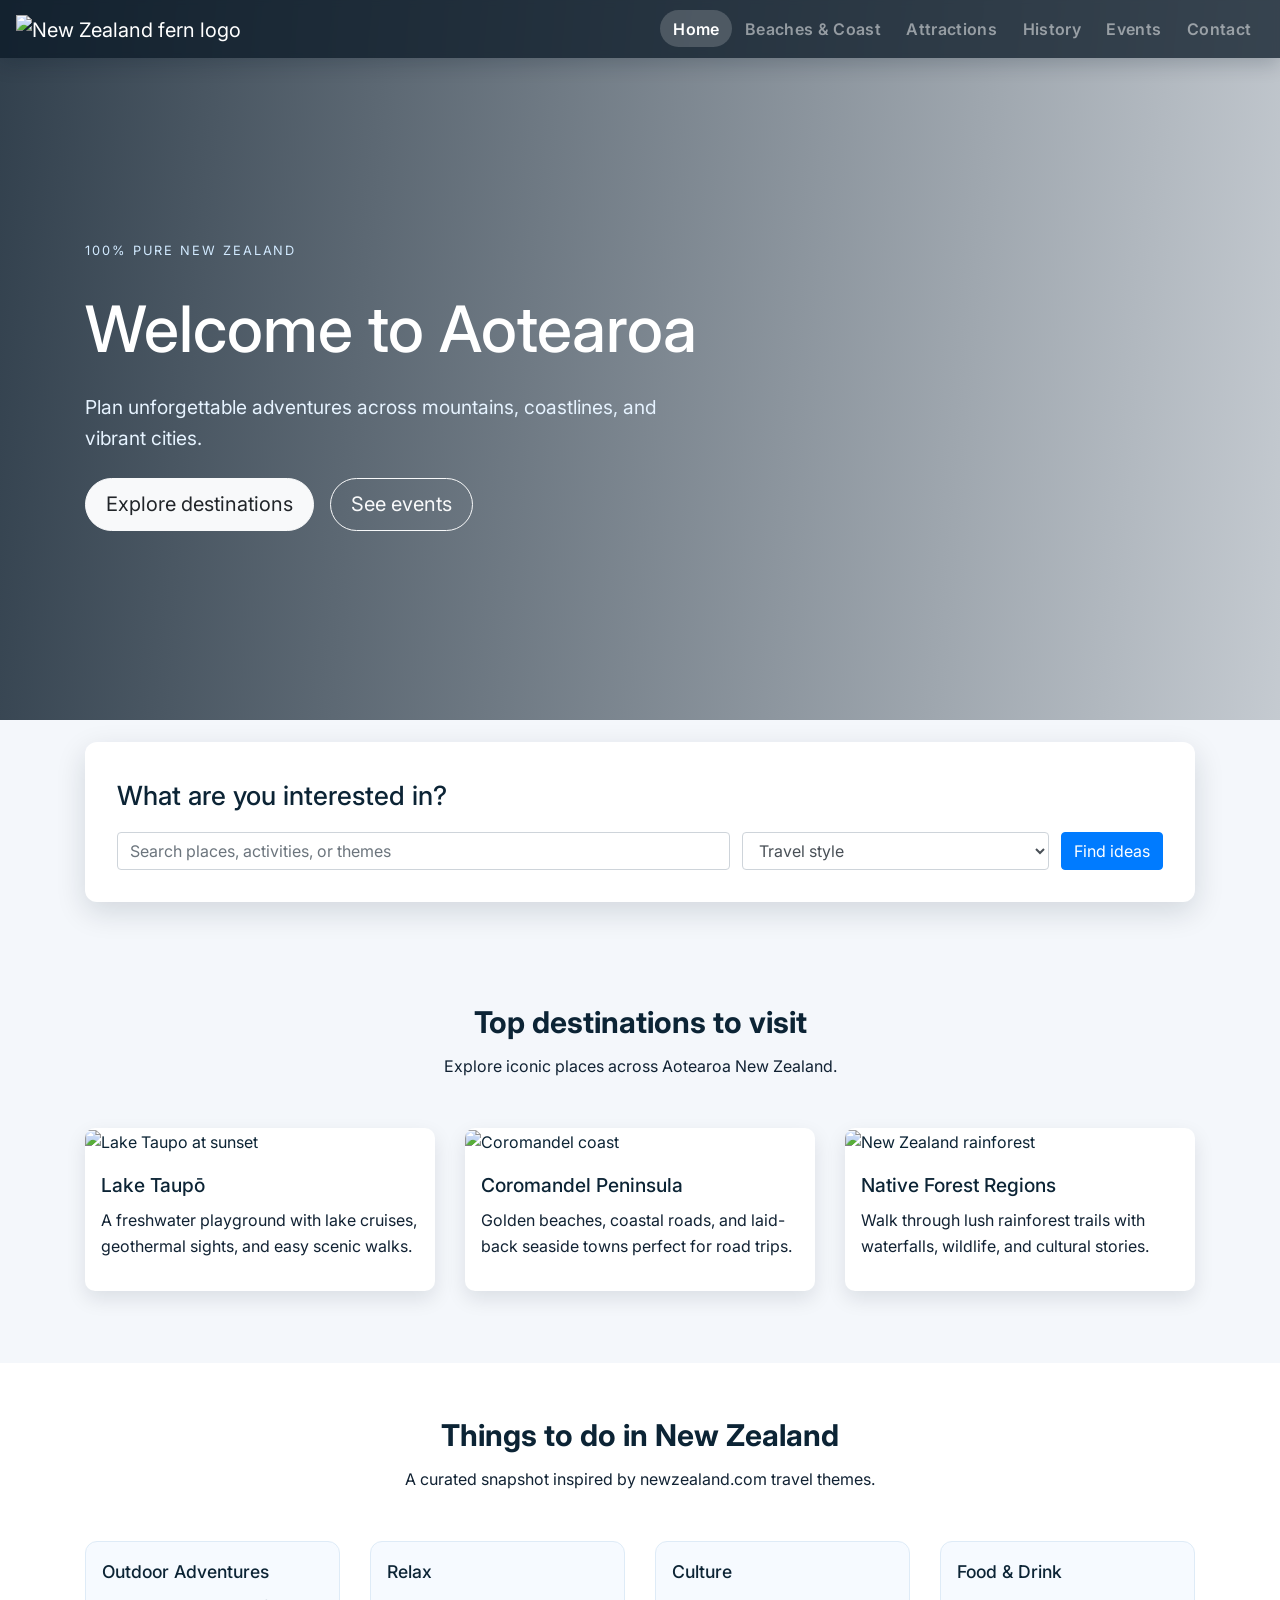
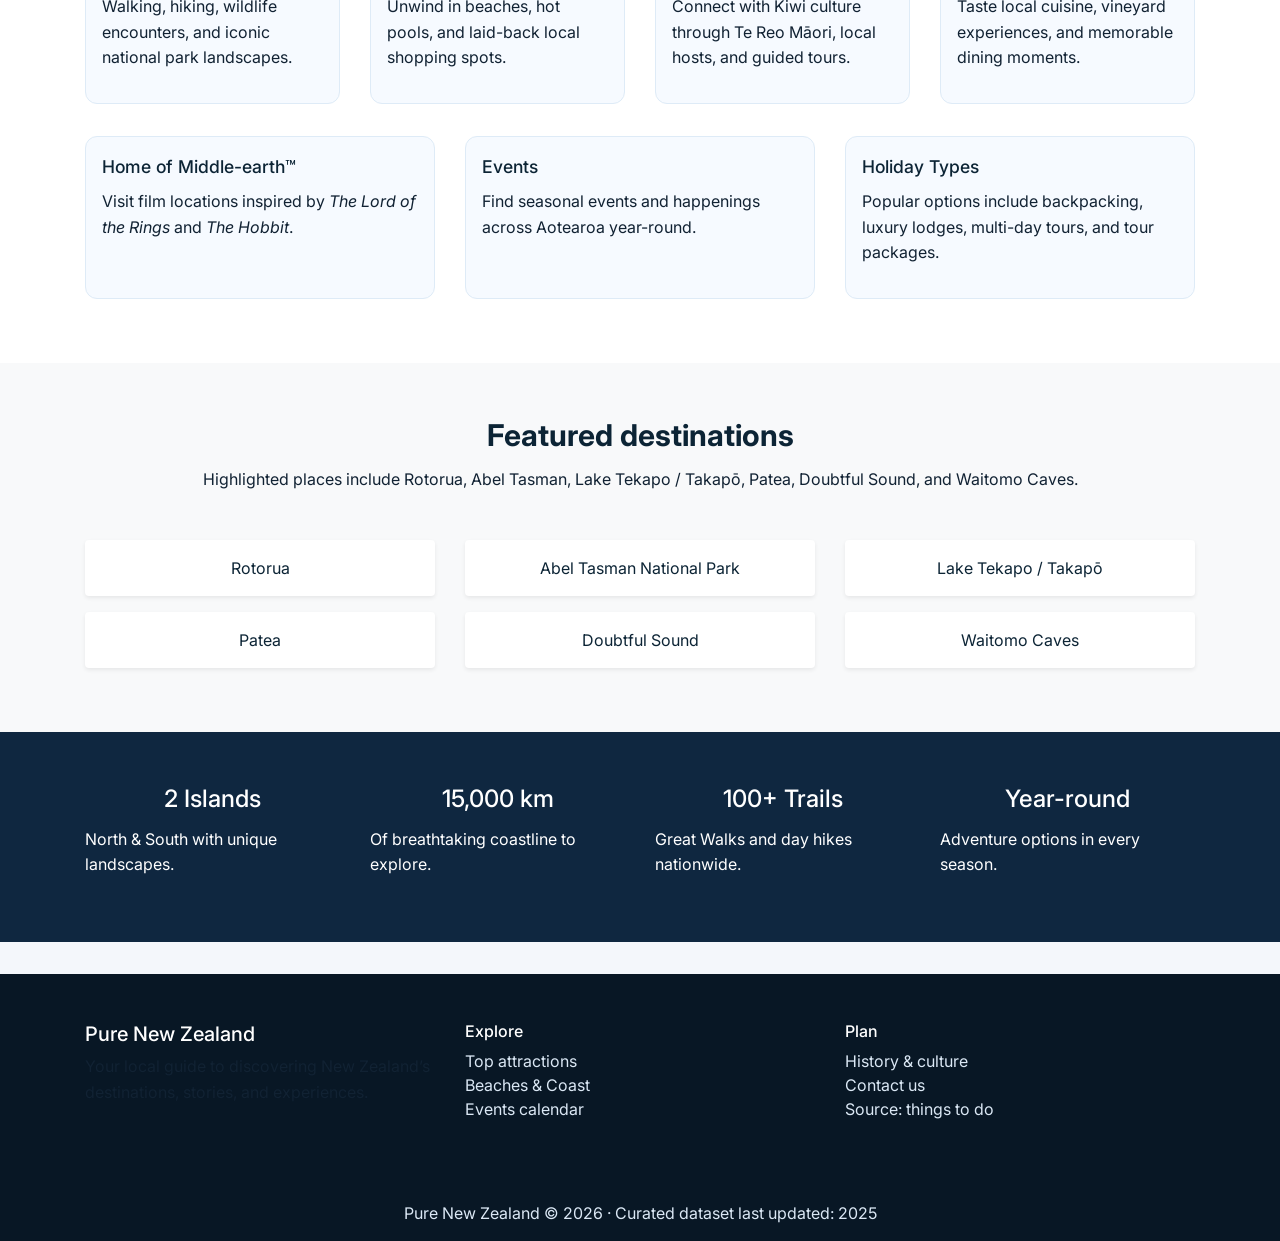
==== commit bc6054b5: "Add curated Things to Do dataset and homepage highlights" ====
--- a/index.html
+++ b/index.html
@@ -109,34 +109,71 @@
     <section class="split-highlight activities-section py-5">
       <div class="container">
         <div class="section-heading">
-          <h3>Find must-do activities</h3>
-          <p>Choose experiences by travel style and interests.</p>
+          <h3>Things to do in New Zealand</h3>
+          <p>A curated snapshot inspired by newzealand.com travel themes.</p>
         </div>
         <div class="row">
           <div class="col-md-6 col-lg-3 mb-3">
             <article class="activity-tile">
-              <h4>Adventure</h4>
-              <p>Bungee, jet boating, alpine hikes, and high-energy experiences.</p>
-            </article>
-          </div>
-          <div class="col-md-6 col-lg-3 mb-3">
-            <article class="activity-tile">
-              <h4>Māori Culture</h4>
-              <p>Discover stories, heritage sites, performances, and authentic local experiences.</p>
-            </article>
-          </div>
-          <div class="col-md-6 col-lg-3 mb-3">
-            <article class="activity-tile">
-              <h4>Food & Wine</h4>
-              <p>Taste regional produce, wineries, breweries, and coastal dining spots.</p>
-            </article>
-          </div>
-          <div class="col-md-6 col-lg-3 mb-3">
-            <article class="activity-tile">
-              <h4>Nature & Wellness</h4>
-              <p>Hot pools, stargazing, wildlife encounters, and peaceful scenic escapes.</p>
-            </article>
-          </div>
+              <h4>Outdoor Adventures</h4>
+              <p>Walking, hiking, wildlife encounters, and iconic national park landscapes.</p>
+            </article>
+          </div>
+          <div class="col-md-6 col-lg-3 mb-3">
+            <article class="activity-tile">
+              <h4>Relax</h4>
+              <p>Unwind in beaches, hot pools, and laid-back local shopping spots.</p>
+            </article>
+          </div>
+          <div class="col-md-6 col-lg-3 mb-3">
+            <article class="activity-tile">
+              <h4>Culture</h4>
+              <p>Connect with Kiwi culture through Te Reo Māori, local hosts, and guided tours.</p>
+            </article>
+          </div>
+          <div class="col-md-6 col-lg-3 mb-3">
+            <article class="activity-tile">
+              <h4>Food & Drink</h4>
+              <p>Taste local cuisine, vineyard experiences, and memorable dining moments.</p>
+            </article>
+          </div>
+        </div>
+        <div class="row mt-3">
+          <div class="col-md-6 col-lg-4 mb-3">
+            <article class="activity-tile h-100">
+              <h4>Home of Middle-earth™</h4>
+              <p>Visit film locations inspired by <em>The Lord of the Rings</em> and <em>The Hobbit</em>.</p>
+            </article>
+          </div>
+          <div class="col-md-6 col-lg-4 mb-3">
+            <article class="activity-tile h-100">
+              <h4>Events</h4>
+              <p>Find seasonal events and happenings across Aotearoa year-round.</p>
+            </article>
+          </div>
+          <div class="col-md-12 col-lg-4 mb-3">
+            <article class="activity-tile h-100">
+              <h4>Holiday Types</h4>
+              <p>Popular options include backpacking, luxury lodges, multi-day tours, and tour packages.</p>
+            </article>
+          </div>
+        </div>
+      </div>
+    </section>
+
+    <section class="featured-grid py-5 bg-light">
+      <div class="container">
+        <div class="section-heading">
+          <h3>Featured destinations</h3>
+          <p>Highlighted places include Rotorua, Abel Tasman, Lake Tekapo / Takapō, Patea, Doubtful Sound, and Waitomo Caves.</p>
+        </div>
+        <div class="row text-center">
+          <div class="col-md-4 mb-3"><div class="p-3 bg-white rounded shadow-sm">Rotorua</div></div>
+          <div class="col-md-4 mb-3"><div class="p-3 bg-white rounded shadow-sm">Abel Tasman National Park</div></div>
+          <div class="col-md-4 mb-3"><div class="p-3 bg-white rounded shadow-sm">Lake Tekapo / Takapō</div></div>
+          <div class="col-md-4 mb-3"><div class="p-3 bg-white rounded shadow-sm">Patea</div></div>
+          <div class="col-md-4 mb-3"><div class="p-3 bg-white rounded shadow-sm">Doubtful Sound</div></div>
+          <div class="col-md-4 mb-3"><div class="p-3 bg-white rounded shadow-sm">Waitomo Caves</div></div>
         </div>
       </div>
     </section>
@@ -185,11 +222,12 @@
           <ul class="list-unstyled footer-links">
             <li><a href="history.html">History & culture</a></li>
             <li><a href="contact.html">Contact us</a></li>
+            <li><a href="https://www.newzealand.com/nz/things-to-do">Source: things to do</a></li>
           </ul>
         </div>
       </div>
     </div>
-    <div class="footer-copyright text-center py-3">Pure New Zealand © 2026</div>
+    <div class="footer-copyright text-center py-3">Pure New Zealand © 2026 · Curated dataset last updated: 2025</div>
   </footer>
 
   <script src="https://code.jquery.com/jquery-3.3.1.slim.min.js"
--- a/css/style.css
+++ b/css/style.css
@@ -1,3 +1,5 @@
+@import url("https://fonts.googleapis.com/css2?family=Inter:wght@400;500;600;700&display=swap");
+
 
 /* BASE */
 body,
@@ -703,6 +705,7 @@
   }
 }
 
+ 
 /* EVENTS PAGE RESPONSIVE LAYOUT */
 .home-v2 #events .events-intro {
   margin-bottom: 1.5rem;
@@ -757,3 +760,10 @@
   background: #084b85;
   border-color: #084b85;
 }
+
+#map {
+  width: 100%;
+  height: 500px;
+  border: 3px solid black;
+  margin: 20px auto;
+}
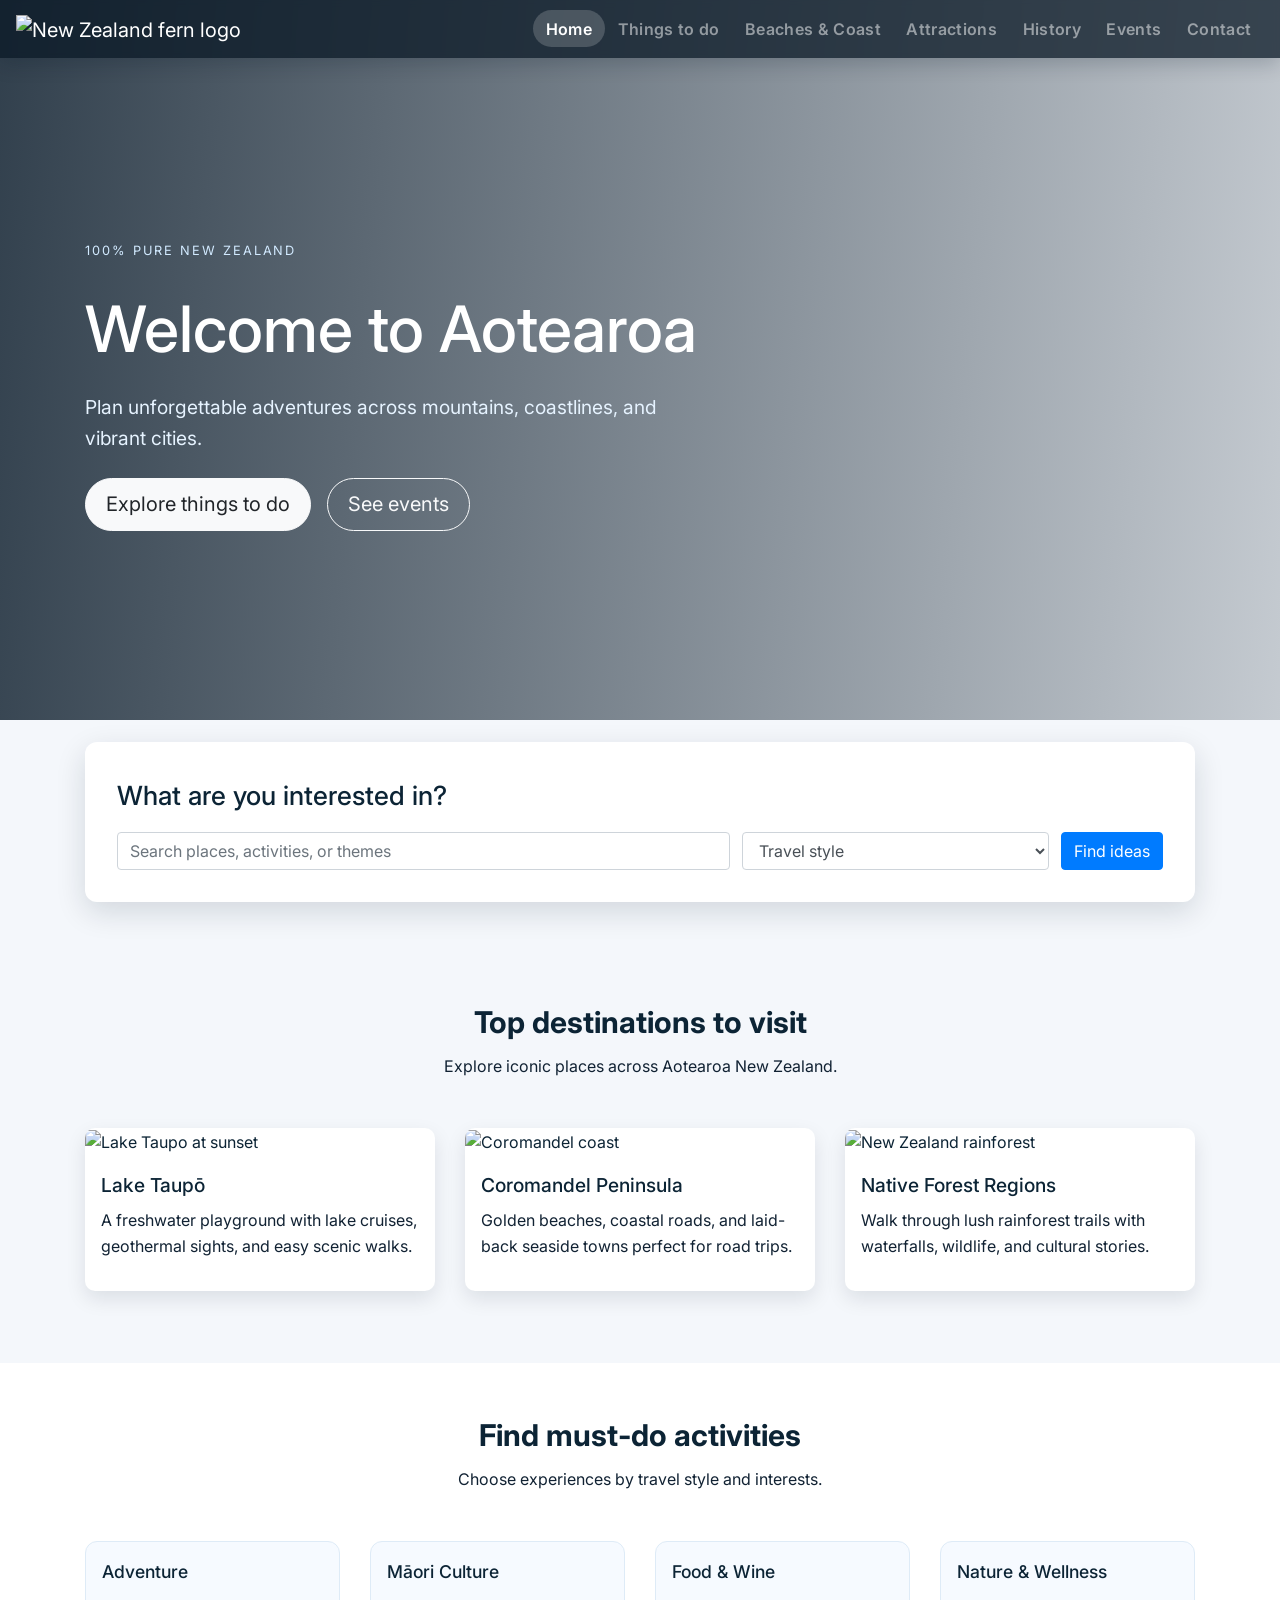
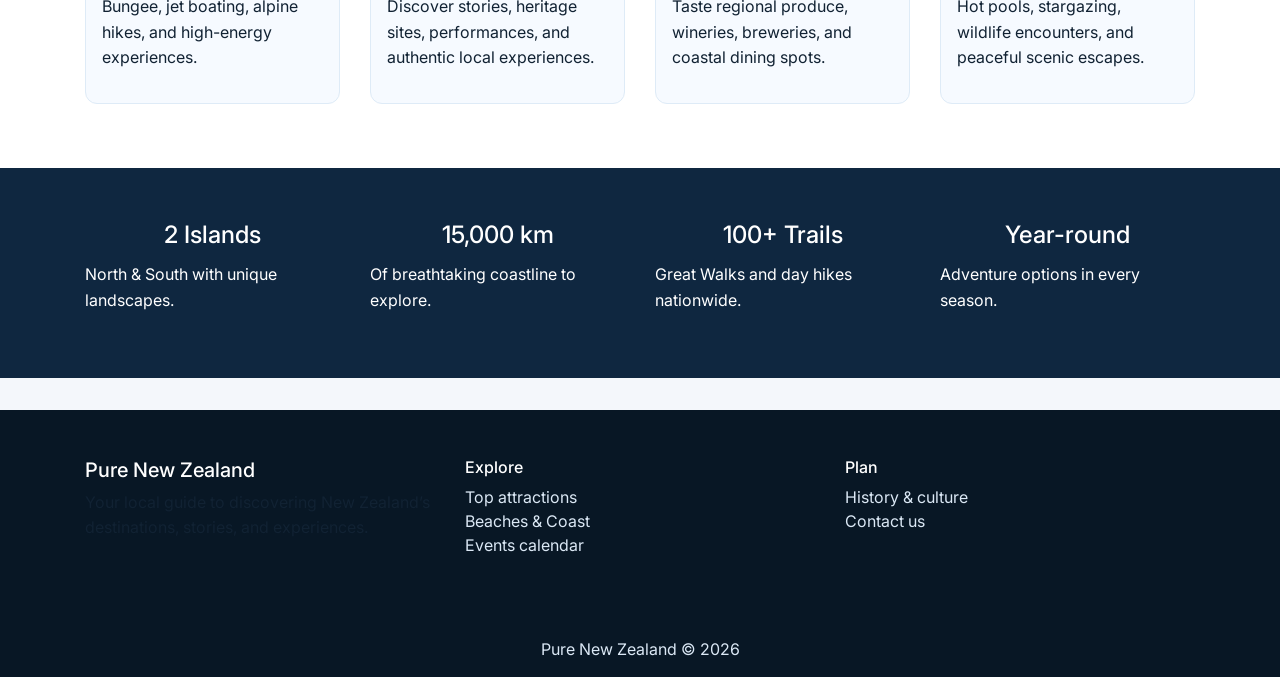
==== commit 1f10d7b5: "Add curated Things to Do page and source data" ====
--- a/index.html
+++ b/index.html
@@ -26,6 +26,7 @@
       <div class="collapse navbar-collapse" id="navbarNav">
         <ul class="nav navbar-nav ml-auto">
           <li class="nav-item active"><a class="nav-link" href="index.html">Home <span class="sr-only">(current)</span></a></li>
+          <li class="nav-item"><a class="nav-link" href="things-to-do.html">Things to do</a></li>
           <li class="nav-item"><a class="nav-link" href="beaches-coast.html">Beaches & Coast</a></li>
           <li class="nav-item"><a class="nav-link" href="attractions.html">Attractions</a></li>
           <li class="nav-item"><a class="nav-link" href="history.html">History</a></li>
@@ -42,7 +43,7 @@
         <h1>Welcome to Aotearoa</h1>
         <p class="hero-subtitle">Plan unforgettable adventures across mountains, coastlines, and vibrant cities.</p>
         <div class="hero-actions">
-          <a class="btn btn-light btn-lg" href="attractions.html">Explore destinations</a>
+          <a class="btn btn-light btn-lg" href="things-to-do.html">Explore things to do</a>
           <a class="btn btn-outline-light btn-lg" href="events.html">See events</a>
         </div>
       </div>
@@ -109,71 +110,34 @@
     <section class="split-highlight activities-section py-5">
       <div class="container">
         <div class="section-heading">
-          <h3>Things to do in New Zealand</h3>
-          <p>A curated snapshot inspired by newzealand.com travel themes.</p>
+          <h3>Find must-do activities</h3>
+          <p>Choose experiences by travel style and interests.</p>
         </div>
         <div class="row">
           <div class="col-md-6 col-lg-3 mb-3">
             <article class="activity-tile">
-              <h4>Outdoor Adventures</h4>
-              <p>Walking, hiking, wildlife encounters, and iconic national park landscapes.</p>
-            </article>
-          </div>
-          <div class="col-md-6 col-lg-3 mb-3">
-            <article class="activity-tile">
-              <h4>Relax</h4>
-              <p>Unwind in beaches, hot pools, and laid-back local shopping spots.</p>
-            </article>
-          </div>
-          <div class="col-md-6 col-lg-3 mb-3">
-            <article class="activity-tile">
-              <h4>Culture</h4>
-              <p>Connect with Kiwi culture through Te Reo Māori, local hosts, and guided tours.</p>
-            </article>
-          </div>
-          <div class="col-md-6 col-lg-3 mb-3">
-            <article class="activity-tile">
-              <h4>Food & Drink</h4>
-              <p>Taste local cuisine, vineyard experiences, and memorable dining moments.</p>
-            </article>
-          </div>
-        </div>
-        <div class="row mt-3">
-          <div class="col-md-6 col-lg-4 mb-3">
-            <article class="activity-tile h-100">
-              <h4>Home of Middle-earth™</h4>
-              <p>Visit film locations inspired by <em>The Lord of the Rings</em> and <em>The Hobbit</em>.</p>
-            </article>
-          </div>
-          <div class="col-md-6 col-lg-4 mb-3">
-            <article class="activity-tile h-100">
-              <h4>Events</h4>
-              <p>Find seasonal events and happenings across Aotearoa year-round.</p>
-            </article>
-          </div>
-          <div class="col-md-12 col-lg-4 mb-3">
-            <article class="activity-tile h-100">
-              <h4>Holiday Types</h4>
-              <p>Popular options include backpacking, luxury lodges, multi-day tours, and tour packages.</p>
-            </article>
-          </div>
-        </div>
-      </div>
-    </section>
-
-    <section class="featured-grid py-5 bg-light">
-      <div class="container">
-        <div class="section-heading">
-          <h3>Featured destinations</h3>
-          <p>Highlighted places include Rotorua, Abel Tasman, Lake Tekapo / Takapō, Patea, Doubtful Sound, and Waitomo Caves.</p>
-        </div>
-        <div class="row text-center">
-          <div class="col-md-4 mb-3"><div class="p-3 bg-white rounded shadow-sm">Rotorua</div></div>
-          <div class="col-md-4 mb-3"><div class="p-3 bg-white rounded shadow-sm">Abel Tasman National Park</div></div>
-          <div class="col-md-4 mb-3"><div class="p-3 bg-white rounded shadow-sm">Lake Tekapo / Takapō</div></div>
-          <div class="col-md-4 mb-3"><div class="p-3 bg-white rounded shadow-sm">Patea</div></div>
-          <div class="col-md-4 mb-3"><div class="p-3 bg-white rounded shadow-sm">Doubtful Sound</div></div>
-          <div class="col-md-4 mb-3"><div class="p-3 bg-white rounded shadow-sm">Waitomo Caves</div></div>
+              <h4>Adventure</h4>
+              <p>Bungee, jet boating, alpine hikes, and high-energy experiences.</p>
+            </article>
+          </div>
+          <div class="col-md-6 col-lg-3 mb-3">
+            <article class="activity-tile">
+              <h4>Māori Culture</h4>
+              <p>Discover stories, heritage sites, performances, and authentic local experiences.</p>
+            </article>
+          </div>
+          <div class="col-md-6 col-lg-3 mb-3">
+            <article class="activity-tile">
+              <h4>Food & Wine</h4>
+              <p>Taste regional produce, wineries, breweries, and coastal dining spots.</p>
+            </article>
+          </div>
+          <div class="col-md-6 col-lg-3 mb-3">
+            <article class="activity-tile">
+              <h4>Nature & Wellness</h4>
+              <p>Hot pools, stargazing, wildlife encounters, and peaceful scenic escapes.</p>
+            </article>
+          </div>
         </div>
       </div>
     </section>
@@ -222,12 +186,11 @@
           <ul class="list-unstyled footer-links">
             <li><a href="history.html">History & culture</a></li>
             <li><a href="contact.html">Contact us</a></li>
-            <li><a href="https://www.newzealand.com/nz/things-to-do">Source: things to do</a></li>
           </ul>
         </div>
       </div>
     </div>
-    <div class="footer-copyright text-center py-3">Pure New Zealand © 2026 · Curated dataset last updated: 2025</div>
+    <div class="footer-copyright text-center py-3">Pure New Zealand © 2026</div>
   </footer>
 
   <script src="https://code.jquery.com/jquery-3.3.1.slim.min.js"
--- a/css/style.css
+++ b/css/style.css
@@ -767,3 +767,41 @@
   border: 3px solid black;
   margin: 20px auto;
 }
+
+/* THINGS TO DO PAGE */
+.things-hero {
+  min-height: 55vh;
+  background-image: linear-gradient(rgba(0, 0, 0, 0.45), rgba(0, 0, 0, 0.45)), url("../images/home-cover.jpg");
+  background-size: cover;
+  background-position: center;
+}
+
+.destination-chip {
+  background: #f4f7fb;
+  border: 1px solid #d7e0ea;
+  border-radius: 10px;
+  padding: 16px;
+  text-align: center;
+  font-weight: 600;
+  min-height: 100%;
+}
+
+.holiday-types {
+  display: grid;
+  grid-template-columns: repeat(auto-fit, minmax(180px, 1fr));
+  gap: 10px;
+  list-style: none;
+  padding-left: 0;
+}
+
+.holiday-types li {
+  background: #f8f8f8;
+  border-left: 4px solid #205493;
+  padding: 10px 12px;
+}
+
+.last-updated {
+  margin-top: 20px;
+  font-size: 14px;
+  color: #4d4d4d;
+}
